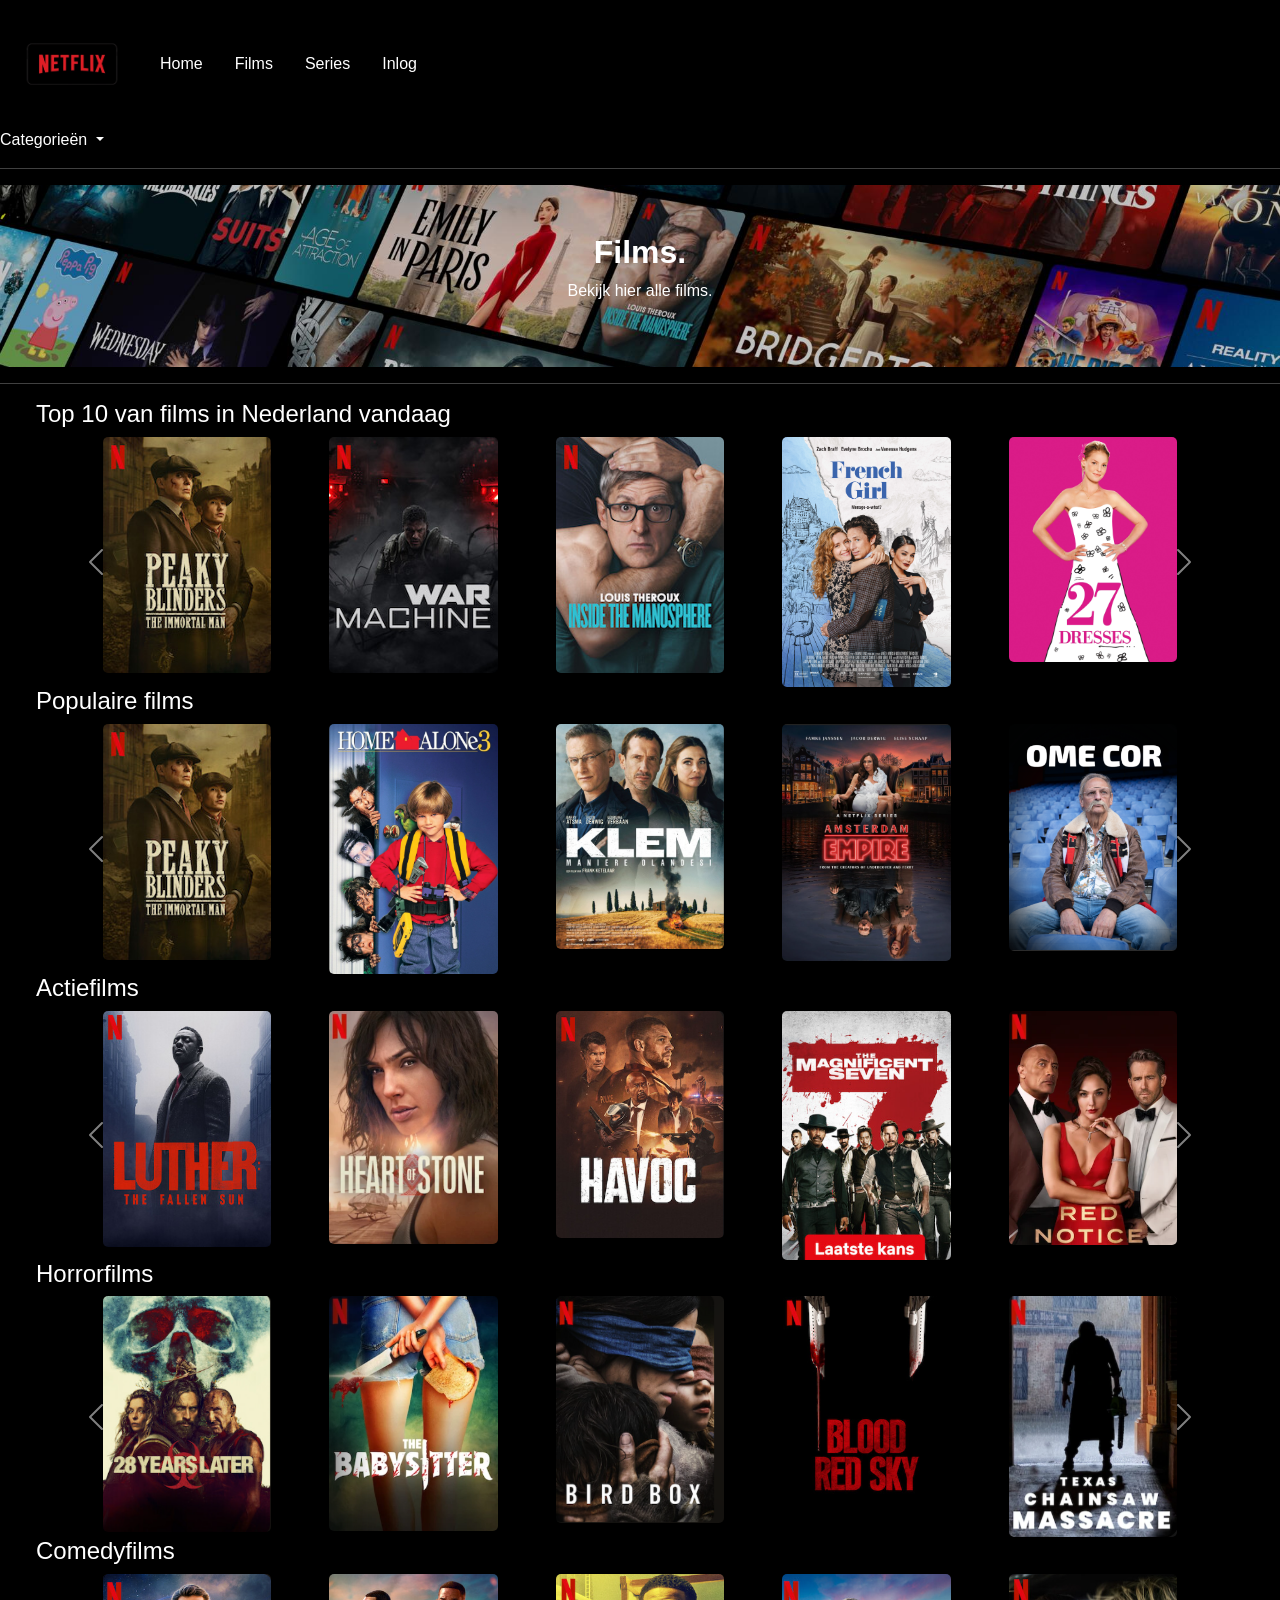
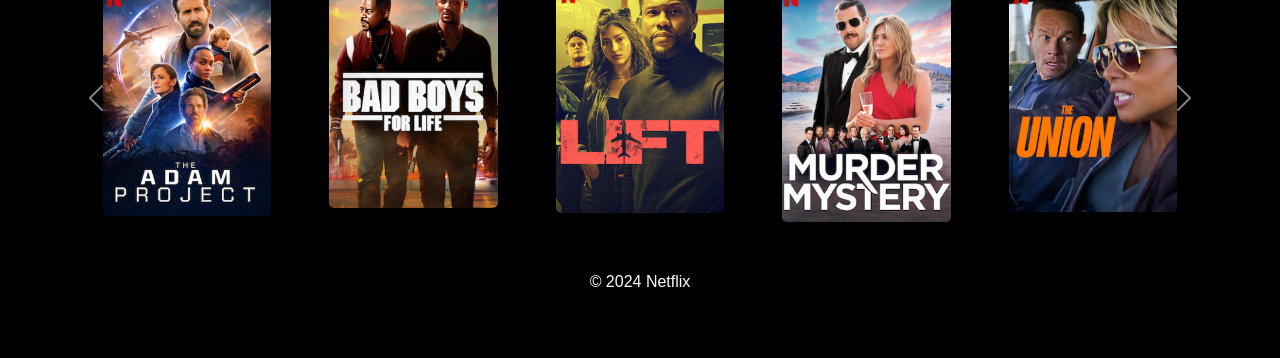
==== bootstrapnetflix/films.html @ 0b07faa2 "commit" ====
<!DOCTYPE html>
<html lang="nl">
 
<head>
    <meta charset="UTF-8">
    <meta name="viewport" content="width=device-width, initial-scale=1.0">
    <link rel="icon" type="image/png" href="img/netflixico.ico">
 
    <!-- Bootstrap -->
    <link href="https://cdn.jsdelivr.net/npm/bootstrap@5.3.2/dist/css/bootstrap.min.css" rel="stylesheet">
    <link rel="stylesheet" href="css/styles.css">
 
    <title>Films - Netflix</title>
</head>
 
<body>
 
     <nav id="myTopnav" class="topnav">
        <button id="hamburger" class="icon" onclick="toggle()">
            &#9776;
        </button>
        <div id="menuItems">


            <ul>
                <li>
                    <a href="index.html">
                        <img src="img/netflixlogotext.png" alt="netflixtext">
                    </a>
                </li>
                <li><a href="index.html">Home</a></li>
                <li><a href="films.html">Films</a></li>
                <li><a href="series.html">Series</a></li>
                <li><a href="inlog.html">Inlog</a></li>
            </ul>
        </div>
<!-- ✅ Dropdown HIER plaatsen -->
        <li class="nav-item dropdown">
            <a class="nav-link dropdown-toggle text-white" href="#" role="button" data-bs-toggle="dropdown">
                Categorieën
            </a>
            <ul class="dropdown-menu">
                <li><a class="dropdown-item" href="films.html#top10">Top 10</a></li>
                <li><a class="dropdown-item" href="films.html#popular">Populaire films</a></li>
                <li><a class="dropdown-item" href="films.html#action">Actiefilms</a></li>
            </ul>
        </li>
    </ul>
</div>
        </div>
    </nav>
    <hr>
    <!-- Hero -->
    <header class="text-center p-5">
        <h2 class="fw-bold">Films.</h2>
        <p>Bekijk hier alle films.</p>
    </header>
    <hr>
   <h4>Top 10 van films in Nederland vandaag</h4>
<div id="top10Carousel" class="carousel slide"
     data-bs-touch="true"
     data-bs-wrap="true"
     data-bs-interval="false">

    <div class="carousel-inner">

        <!-- Slide 1 -->
        <div class="carousel-item active">
            <div class="container">
                <div class="row text-center g-3">
                    <div class="col"><img src="img popular/foto 1 immorttal man.jpg" alt="immorttal man"></div>
                    <div class="col"><img src="img popular/foto 6 war machine.jpg" alt="war machine"></div>
                    <div class="col"><img src="img popular/loius theroux.jpg" alt="Louis Theroux"></div>
                    <div class="col"><img src="img films/top 10 films vandaag/french girl.jpg" alt="french girl"></div>
                    <div class="col"><img src="img films/top 10 films vandaag/27 Dresses.jpg" alt="27 Dresses"></div>
                </div>
            </div>
        </div>

        <!-- Slide 2 -->
        <div class="carousel-item">
            <div class="container">
                <div class="row text-center g-3">
                    <div class="col"><img src="img films/top 10 films vandaag/Double jeopardy.jpg" alt="Double jeopardy"></div>
                    <div class="col"><img src="img films/top 10 films vandaag/this where i leave you.png" alt="thiswhereileaveyou"></div>
                    <div class="col"><img src="img films/top 10 films vandaag/Shark tale.webp" alt="Shark tale"></div>
                    <div class="col"><img src="img films/top 10 films vandaag/space jam.jpg" alt="Space jam"></div>
                    <div class="col"><img src="img films/top 10 films vandaag/despicable me 4.jpg" alt="Despicable me 4"></div>
                </div>
            </div>
        </div>

    </div>

    <!-- Knoppen -->
    <button class="carousel-control-prev" type="button" data-bs-target="#top10Carousel" data-bs-slide="prev">
        <span class="carousel-control-prev-icon"></span>
    </button>
    <button class="carousel-control-next" type="button" data-bs-target="#top10Carousel" data-bs-slide="next">
        <span class="carousel-control-next-icon"></span>
    </button>
</div>
 
<h4>Populaire films</h4>
<div id="popularCarousel" class="carousel slide"
     data-bs-touch="true"
     data-bs-wrap="true"
     data-bs-interval="false">

    <div class="carousel-inner">

        <!-- Slide 1 -->
        <div class="carousel-item active">
            <div class="container">
                <div class="row text-center g-3">
                    <div class="col"><img src="img films/foto 1 immorttal man1.jpg" alt="Peaky Blinders film"></div>
                    <div class="col"><img src="img films/comedyfilms/home alone.png" alt="Home Alone film"></div>
                    <div class="col"><img src="img films/comedyfilms/Klem (1).png" alt="klem film"></div>
                    <div class="col"><img src="img films/comedyfilms/Empire Amsterdam.png" alt="Empire Amsterdam"></div>
                    <div class="col"><img src="img films/ome cor.png" alt="ome cor"></div>
                </div>
            </div>
        </div>

        <!-- Slide 2 -->
        <div class="carousel-item">
            <div class="container">
                <div class="row text-center g-3">
                    <div class="col"><img src="img films/comedyfilms/Casino Royale.png" alt="Casino Royale"></div>
                    <div class="col"><img src="img films/comedyfilms/Ferry.png" alt="Ferry"></div>
                    <div class="col"><img src="img films/comedyfilms/Takers.png" alt="Takers"></div>
                    <div class="col"><img src="img films/comedyfilms/power.png" alt="Power"></div>
                    <div class="col"><img src="img films/comedyfilms/Extraction 3.png" alt="Extraction 3"></div>
                </div>
            </div>
        </div>

    </div>

    <!-- Knoppen -->
    <button class="carousel-control-prev" type="button" data-bs-target="#popularCarousel" data-bs-slide="prev">
        <span class="carousel-control-prev-icon"></span>
    </button>
    <button class="carousel-control-next" type="button" data-bs-target="#popularCarousel" data-bs-slide="next">
        <span class="carousel-control-next-icon"></span>
    </button>
</div>
 
<h4>Actiefilms</h4>
<div id="actionCarousel" class="carousel slide" data-bs-touch="false">
    <div class="carousel-inner">
 
        <!-- Slide 1 -->
        <div class="carousel-item active">
            <div class="container">
                <div class="row text-center g-3">
                    <div class="col"><img src="img films/Luther.png" alt="Luther"></div>
                    <div class="col"><img src="img films/heart of stone.png" alt="heart of stone"></div>
                    <div class="col"><img src="img films/Havoc.png" alt="havoc"></div>
                    <div class="col"><img src="img films/img actiefilms/magnificent seven.png" alt="magnificent seven"></div>
                    <div class="col"><img src="img films/img actiefilms/red notice.png" alt="Red Notice"></div>
                </div>
            </div>
        </div>
 
        <!-- Slide 2 -->
        <div class="carousel-item">
            <div class="container">
                <div class="row text-center g-3">
                    <div class="col"><img src="img films/img actiefilms/Atlas.png" alt="Atlas film"></div>
                    <div class="col"><img src="img films/img actiefilms/back in action.png" alt="Back in Action film"></div>
                    <div class="col"><img src="img films/img actiefilms/damsel.png" alt="Damsel film"></div>
                    <div class="col"><img src="img films/img actiefilms/troll 2.png" alt="Troll 2 film"></div>
                    <div class="col"><img src="img films/img actiefilms/the rip.png" alt="The Rip film"></div>
                </div>
            </div>
        </div>
 
    </div>
 
    <!-- Knoppen -->
    <button class="carousel-control-prev" type="button" data-bs-target="#actionCarousel" data-bs-slide="prev">
        <span class="carousel-control-prev-icon"></span>
    </button>
    <button class="carousel-control-next" type="button" data-bs-target="#actionCarousel" data-bs-slide="next">
        <span class="carousel-control-next-icon"></span>
    </button>
</div>
 
<h4>Horrorfilms</h4>
<div id="horrorCarousel" class="carousel slide" data-bs-touch="false">
    <div class="carousel-inner">
 
        <!-- Slide 1 -->
        <div class="carousel-item active">
            <div class="container">
                <div class="row text-center g-3">
                    <div class="col"><img src="img films/horrorfilms/28 years later.png" alt="28 years later"></div>
                    <div class="col"><img src="img films/horrorfilms/babysitter.png" alt="babysitter"></div>
                    <div class="col"><img src="img films/horrorfilms/Bird box.png" alt="Bird box"></div>
                    <div class="col"><img src="img films/horrorfilms/blood red sky.png" alt="blood red sky"></div>
                    <div class="col"><img src="img films/horrorfilms/chainsaw massacre.png" alt="chainsaw massacre"></div>
                </div>
            </div>
        </div>
 
        <!-- Slide 2 -->
        <div class="carousel-item">
            <div class="container">
                <div class="row text-center g-3">
                    <div class="col"><img src="img films/horrorfilms/dont breathe.png" alt="dont breathe"></div>
                    <div class="col"><img src="img films/horrorfilms/fenomenas.png" alt="fenomenas"></div>
                    <div class="col"><img src="img films/horrorfilms/konderensen.png" alt="konderensen"></div>
                    <div class="col"><img src="img films/horrorfilms/scary movie.png" alt="scary movie"></div>
                    <div class="col"><img src="img films/horrorfilms/until night.png" alt="until night"></div>
                </div>
            </div>
        </div>
 
    </div>
 
    <!-- Knoppen -->
    <button class="carousel-control-prev" type="button" data-bs-target="#horrorCarousel" data-bs-slide="prev">
        <span class="carousel-control-prev-icon"></span>
    </button>
    <button class="carousel-control-next" type="button" data-bs-target="#horrorCarousel" data-bs-slide="next">
        <span class="carousel-control-next-icon"></span>
    </button>
</div>
 
<h4>Comedyfilms</h4>
 
<div id="comedyCarousel" class="carousel slide" data-bs-touch="false">
    <div class="carousel-inner">
 
        <!-- Slide 1 -->
        <div class="carousel-item active">
            <div class="container">
                <div class="row text-center g-3">
                    <div class="col"><img src="img films/comedyfilms/adam project.png" alt="adam project"></div>
                    <div class="col"><img src="img films/comedyfilms/bad boys.png" alt="bad boys"></div>
                    <div class="col"><img src="img films/comedyfilms/lift.png" alt="lift"></div>
                    <div class="col"><img src="img films/comedyfilms/murder mystery.png" alt="murder mystery"></div>
                    <div class="col"><img src="img films/comedyfilms/the union.png" alt="the union"></div>
                </div>
            </div>
        </div>
 
        <!-- Slide 2 -->
        <div class="carousel-item">
            <div class="container">
                <div class="row text-center g-3">
                    <div class="col"><img src="img films/comedyfilms/Hangover part 3.png" alt="Hangover part 3"></div>
                    <div class="col"><img src="img films/comedyfilms/Superbad.png" alt="Superbad"></div>
                    <div class="col"><img src="img films/comedyfilms/Meangirls.png" alt="Mean Grils"></div>
                    <div class="col"><img src="img films/comedyfilms/Stepbrothers.png" alt="Step Brothers"></div>
                    <div class="col"><img src="img films/comedyfilms/Deadpool3.png" alt="Deadpool3"></div>
                </div>
            </div>
        </div>
 
    </div>
 
    <!-- Knoppen -->
    <button class="carousel-control-prev" type="button" data-bs-target="#comedyCarousel" data-bs-slide="prev">
        <span class="carousel-control-prev-icon"></span>
    </button>
    <button class="carousel-control-next" type="button" data-bs-target="#comedyCarousel" data-bs-slide="next">
        <span class="carousel-control-next-icon"></span>
    </button>
</div>
 

<footer class="text-center p-5">
    <p>&copy; 2024 Netflix</p>
</footer>
    <script>
        function toggle() {
            const nav = document.getElementById("myTopnav");
            const hamburger = document.getElementById("hamburger");
            nav.classList.toggle("show");
            hamburger.classList.toggle("open");
        }
    </script>
 
 
    <script src="https://cdn.jsdelivr.net/npm/bootstrap@5.3.2/dist/js/bootstrap.bundle.min.js"></script>
 
</body>
 
</html>
---- bootstrapnetflix/css/styles.css ----
html, body {
    background-color: black !important;
    color: white;
    margin: 0;
    padding: 0;
    font-family: Arial, Helvetica, sans-serif;
}

/* Navigatiebalk */

.topnav {
    position: sticky;
    top: 0;
    background-color: black;
    width: 100%;
    z-index: 1000;
}

/* Hamburger knop */
#hamburger {
    display: none;
    font-size: 1.5rem;
    background: none;
    border: none;
    padding: 0.5rem;
    color: white;
    cursor: pointer;
}

#hamburger.open {
    background-color: black;
    color: white;
}

/* Menu lijst */
nav ul {
    list-style: none;
    margin: 0;
    padding: 0;
    display: flex;
    align-items: center;
}

/* Menu items */
nav li {
    display: flex;
    align-items: center;
}

/* Links */
nav a {
    display: flex;
    align-items: center;
    gap: 1rem;
    color: white;
    text-decoration: none;
    padding: 0.5rem 1rem;
    font-size: 1rem;
    transition: transform 0.2s ease;
}

nav a:hover {
    transform: scale(1.1);
}

/* Logo */
nav img {
    width: 7rem;
    height: auto;
}


/* Dropdown */
.nav-item.dropdown {
    position: relative;
}

.dropdown-menu {
    background-color: black;
    border: 1px solid #333;
    position: absolute;
    top: 100%;
    left: 0;
    display: none;
    min-width: 200px;
}

/* Bootstrap hover fix */
.nav-item.dropdown:hover .dropdown-menu {
    display: block;
}

.dropdown-item {
    color: white;
}

.dropdown-item:hover {
    background-color: #e50914;
    color: white;
}

/*achtergrond header*/
header {
    background-color: black;
    color: white;
    background-image: url(../img/achtergrondpagina.jpg);
    background-size: cover;
    background-position: center;
}

/* afbeedlingen en titels */

.container, .row, .carousel-item, .col {
    background-color: black;
    color: white;
}

/* Afbeeldingen */
.col img {
    max-width: 80%;
    height: auto;
    object-fit: cover;
    transition: transform 0.3s ease;
}

.col img:hover {
    transform: scale(1.15);
}

/* Titels */
h4 {
    color: white;
    margin-left: 1.5em;
}

/* Carousel styling */

.carousel img {
    width: 100%;
    height: 230px;
    object-fit: cover;
    border-radius: 5px;
}

/*footer styling*/

footer {
    text-align: center;
    padding: 1rem;
}

footer img {
    width: 30px;
    height: auto;
    margin: 0 10px;
    filter: grayscale(100%);
    transition: filter 0.3s ease;
}

/*responsiveness*/

@media (max-width: 37.5rem) {

    #hamburger {
        display: block;
    }

    #menuItems {
        display: none;
        width: 100%;
    }

    .topnav.show #menuItems {
        display: block;
    }

    nav ul {
        flex-direction: column;
        align-items: flex-start;
        width: 100%;
        text-align: left;
    }

    nav li {
        width: 100%;
    }

    nav a {
        width: 100%;
        padding: 1rem;
    }

    /* Dropdown mobiel */
    .dropdown-menu {
        border: none;
        width: 100%;
    }

    .dropdown-item {
        padding-left: 2rem;
    }

    /* TELEFOON, 1 afbeelding per slide */
    .carousel-item .row {
        display: flex;
        flex-wrap: nowrap;
    }

    .carousel-item .col {
        flex: 0 0 100%;
        max-width: 100%;
    }

    .carousel-item img {
        width: 100%;
        height: auto;
        object-fit: cover;
    }
}


/* Ipad, 3 afbeeldingen per slide */


@media (min-width: 37.5rem) and (max-width: 64rem) {

    .carousel-item .row {
        display: flex;
        flex-wrap: nowrap;
    }

    .carousel-item .col {
        flex: 0 0 33.33%;
        max-width: 33.33%;
    }

    .carousel-item img {
        width: 100%;
        height: auto;
        object-fit: cover;
    }
}

/* DESKTOP, 5 afbeeldingen per slide */


@media (min-width: 64rem) {

    .carousel-item .row {
        display: flex;
        flex-wrap: nowrap;
    }

    .carousel-item .col {
        flex: 0 0 20%;
        max-width: 20%;
    }

    .carousel-item img {
        width: 100%;
        height: auto;
        object-fit: cover;
    }
}
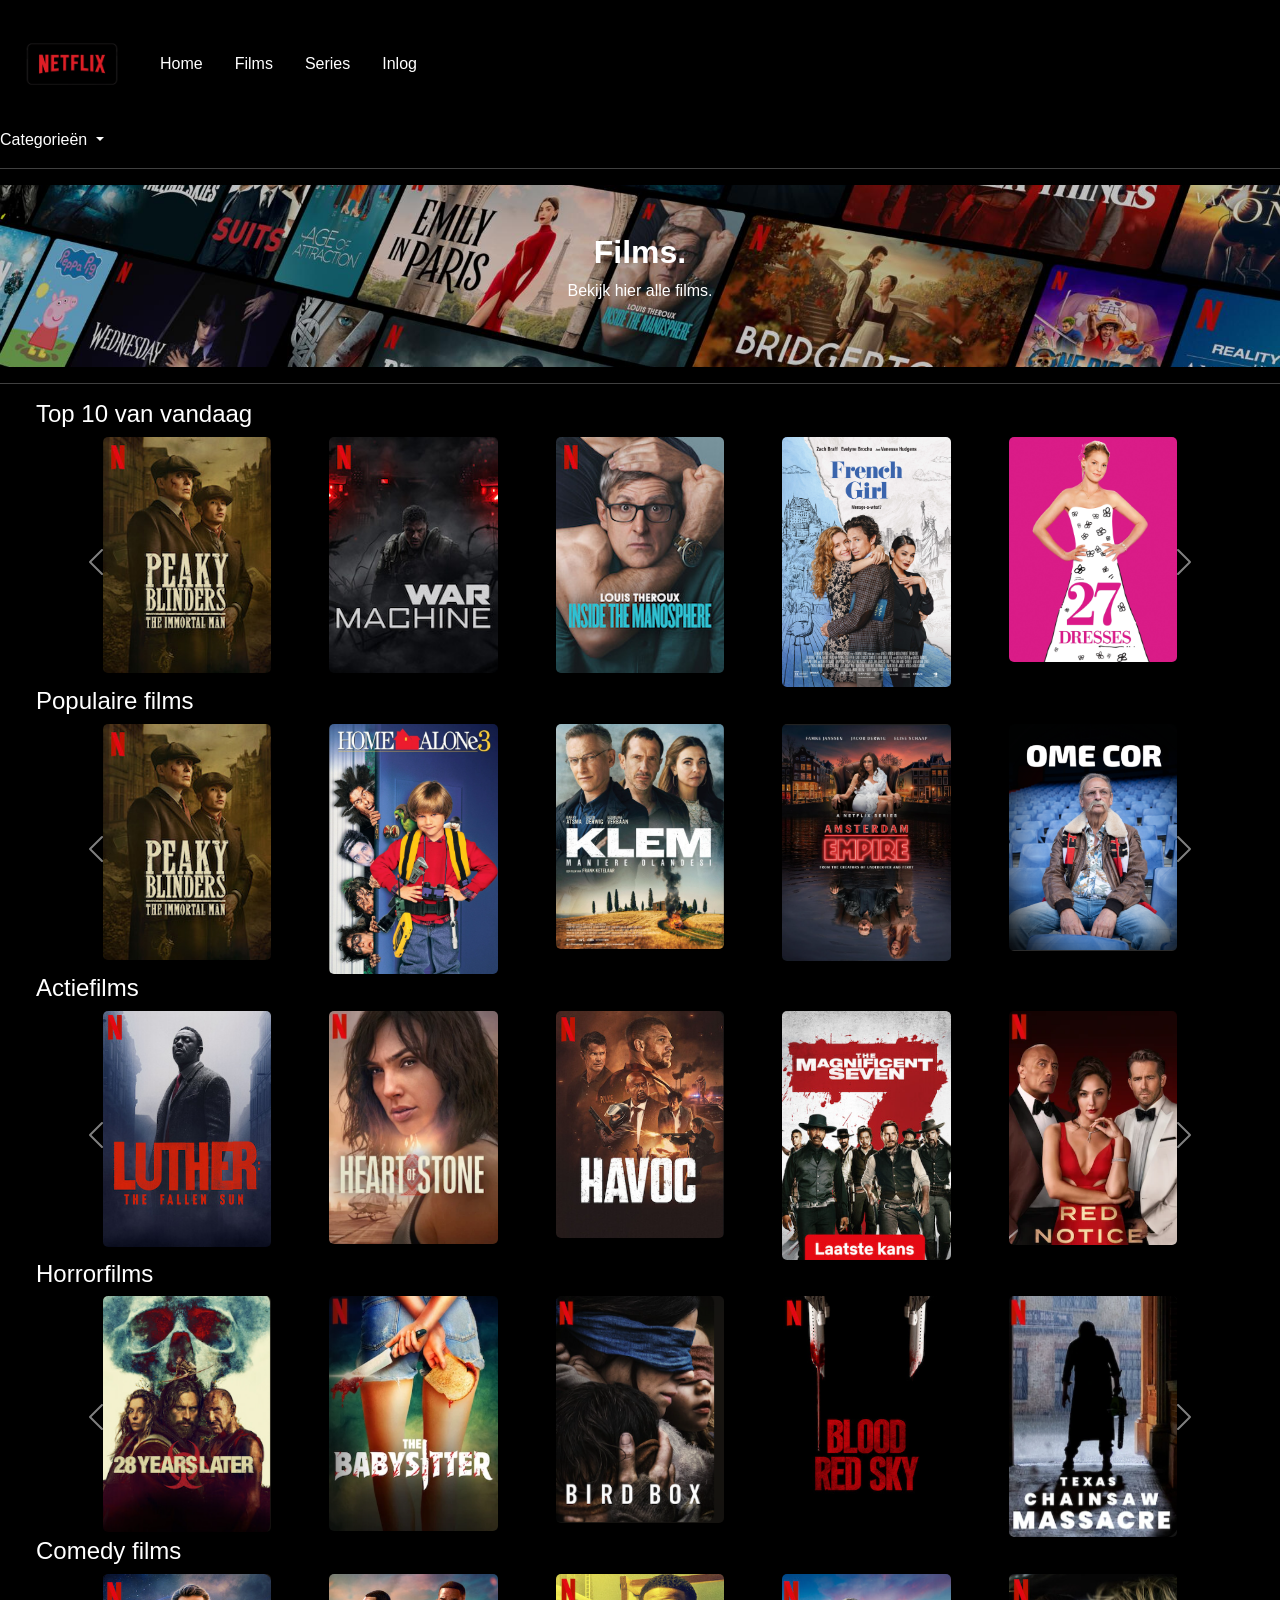
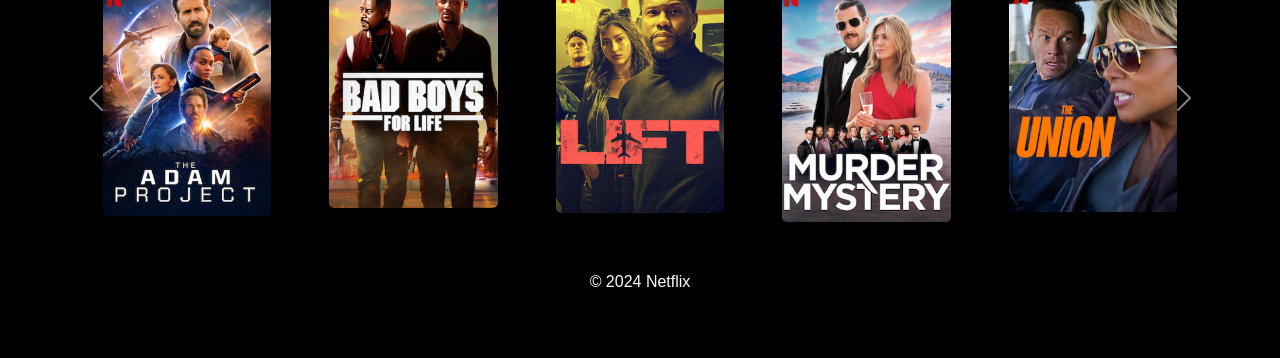
==== commit 58a9d3b7: "marccommit" ====
--- a/bootstrapnetflix/films.html
+++ b/bootstrapnetflix/films.html
@@ -1,21 +1,21 @@
 <!DOCTYPE html>
 <html lang="nl">
- 
+
 <head>
     <meta charset="UTF-8">
     <meta name="viewport" content="width=device-width, initial-scale=1.0">
     <link rel="icon" type="image/png" href="img/netflixico.ico">
- 
+
     <!-- Bootstrap -->
     <link href="https://cdn.jsdelivr.net/npm/bootstrap@5.3.2/dist/css/bootstrap.min.css" rel="stylesheet">
     <link rel="stylesheet" href="css/styles.css">
- 
+
     <title>Films - Netflix</title>
 </head>
- 
+
 <body>
- 
-     <nav id="myTopnav" class="topnav">
+
+    <nav id="myTopnav" class="topnav">
         <button id="hamburger" class="icon" onclick="toggle()">
             &#9776;
         </button>
@@ -34,19 +34,20 @@
                 <li><a href="inlog.html">Inlog</a></li>
             </ul>
         </div>
-<!-- ✅ Dropdown HIER plaatsen -->
+        <!--  Dropdownmenu  -->
         <li class="nav-item dropdown">
             <a class="nav-link dropdown-toggle text-white" href="#" role="button" data-bs-toggle="dropdown">
                 Categorieën
             </a>
-            <ul class="dropdown-menu">
-                <li><a class="dropdown-item" href="films.html#top10">Top 10</a></li>
-                <li><a class="dropdown-item" href="films.html#popular">Populaire films</a></li>
-                <li><a class="dropdown-item" href="films.html#action">Actiefilms</a></li>
+
+            <ul class="dropdown-menu p-3" style="min-width: 220px;">
+                <li><label><input type="checkbox" class="filter" value="top10" checked> Top 10 van vandaag</label></li>
+                <li><label><input type="checkbox" class="filter" value="populair" checked> Populaire films</label></li>
+                <li><label><input type="checkbox" class="filter" value="actie" checked> Actiefilms</label></li>
+                <li><label><input type="checkbox" class="filter" value="horror" checked> Horrorfilms</label></li>
+                <li><label><input type="checkbox" class="filter" value="comedy" checked> Comedy films</label></li>
             </ul>
         </li>
-    </ul>
-</div>
         </div>
     </nav>
     <hr>
@@ -56,224 +57,230 @@
         <p>Bekijk hier alle films.</p>
     </header>
     <hr>
-   <h4>Top 10 van films in Nederland vandaag</h4>
-<div id="top10Carousel" class="carousel slide"
-     data-bs-touch="true"
-     data-bs-wrap="true"
-     data-bs-interval="false">
-
-    <div class="carousel-inner">
-
-        <!-- Slide 1 -->
-        <div class="carousel-item active">
-            <div class="container">
-                <div class="row text-center g-3">
-                    <div class="col"><img src="img popular/foto 1 immorttal man.jpg" alt="immorttal man"></div>
-                    <div class="col"><img src="img popular/foto 6 war machine.jpg" alt="war machine"></div>
-                    <div class="col"><img src="img popular/loius theroux.jpg" alt="Louis Theroux"></div>
-                    <div class="col"><img src="img films/top 10 films vandaag/french girl.jpg" alt="french girl"></div>
-                    <div class="col"><img src="img films/top 10 films vandaag/27 Dresses.jpg" alt="27 Dresses"></div>
-                </div>
-            </div>
-        </div>
-
-        <!-- Slide 2 -->
-        <div class="carousel-item">
-            <div class="container">
-                <div class="row text-center g-3">
-                    <div class="col"><img src="img films/top 10 films vandaag/Double jeopardy.jpg" alt="Double jeopardy"></div>
-                    <div class="col"><img src="img films/top 10 films vandaag/this where i leave you.png" alt="thiswhereileaveyou"></div>
-                    <div class="col"><img src="img films/top 10 films vandaag/Shark tale.webp" alt="Shark tale"></div>
-                    <div class="col"><img src="img films/top 10 films vandaag/space jam.jpg" alt="Space jam"></div>
-                    <div class="col"><img src="img films/top 10 films vandaag/despicable me 4.jpg" alt="Despicable me 4"></div>
-                </div>
-            </div>
-        </div>
-
-    </div>
-
-    <!-- Knoppen -->
-    <button class="carousel-control-prev" type="button" data-bs-target="#top10Carousel" data-bs-slide="prev">
-        <span class="carousel-control-prev-icon"></span>
-    </button>
-    <button class="carousel-control-next" type="button" data-bs-target="#top10Carousel" data-bs-slide="next">
-        <span class="carousel-control-next-icon"></span>
-    </button>
-</div>
- 
-<h4>Populaire films</h4>
-<div id="popularCarousel" class="carousel slide"
-     data-bs-touch="true"
-     data-bs-wrap="true"
-     data-bs-interval="false">
-
-    <div class="carousel-inner">
-
-        <!-- Slide 1 -->
-        <div class="carousel-item active">
-            <div class="container">
-                <div class="row text-center g-3">
-                    <div class="col"><img src="img films/foto 1 immorttal man1.jpg" alt="Peaky Blinders film"></div>
-                    <div class="col"><img src="img films/comedyfilms/home alone.png" alt="Home Alone film"></div>
-                    <div class="col"><img src="img films/comedyfilms/Klem (1).png" alt="klem film"></div>
-                    <div class="col"><img src="img films/comedyfilms/Empire Amsterdam.png" alt="Empire Amsterdam"></div>
-                    <div class="col"><img src="img films/ome cor.png" alt="ome cor"></div>
-                </div>
-            </div>
-        </div>
-
-        <!-- Slide 2 -->
-        <div class="carousel-item">
-            <div class="container">
-                <div class="row text-center g-3">
-                    <div class="col"><img src="img films/comedyfilms/Casino Royale.png" alt="Casino Royale"></div>
-                    <div class="col"><img src="img films/comedyfilms/Ferry.png" alt="Ferry"></div>
-                    <div class="col"><img src="img films/comedyfilms/Takers.png" alt="Takers"></div>
-                    <div class="col"><img src="img films/comedyfilms/power.png" alt="Power"></div>
-                    <div class="col"><img src="img films/comedyfilms/Extraction 3.png" alt="Extraction 3"></div>
-                </div>
-            </div>
-        </div>
-
-    </div>
-
-    <!-- Knoppen -->
-    <button class="carousel-control-prev" type="button" data-bs-target="#popularCarousel" data-bs-slide="prev">
-        <span class="carousel-control-prev-icon"></span>
-    </button>
-    <button class="carousel-control-next" type="button" data-bs-target="#popularCarousel" data-bs-slide="next">
-        <span class="carousel-control-next-icon"></span>
-    </button>
-</div>
- 
-<h4>Actiefilms</h4>
-<div id="actionCarousel" class="carousel slide" data-bs-touch="false">
-    <div class="carousel-inner">
- 
-        <!-- Slide 1 -->
-        <div class="carousel-item active">
-            <div class="container">
-                <div class="row text-center g-3">
-                    <div class="col"><img src="img films/Luther.png" alt="Luther"></div>
-                    <div class="col"><img src="img films/heart of stone.png" alt="heart of stone"></div>
-                    <div class="col"><img src="img films/Havoc.png" alt="havoc"></div>
-                    <div class="col"><img src="img films/img actiefilms/magnificent seven.png" alt="magnificent seven"></div>
-                    <div class="col"><img src="img films/img actiefilms/red notice.png" alt="Red Notice"></div>
-                </div>
-            </div>
-        </div>
- 
-        <!-- Slide 2 -->
-        <div class="carousel-item">
-            <div class="container">
-                <div class="row text-center g-3">
-                    <div class="col"><img src="img films/img actiefilms/Atlas.png" alt="Atlas film"></div>
-                    <div class="col"><img src="img films/img actiefilms/back in action.png" alt="Back in Action film"></div>
-                    <div class="col"><img src="img films/img actiefilms/damsel.png" alt="Damsel film"></div>
-                    <div class="col"><img src="img films/img actiefilms/troll 2.png" alt="Troll 2 film"></div>
-                    <div class="col"><img src="img films/img actiefilms/the rip.png" alt="The Rip film"></div>
-                </div>
-            </div>
-        </div>
- 
-    </div>
- 
-    <!-- Knoppen -->
-    <button class="carousel-control-prev" type="button" data-bs-target="#actionCarousel" data-bs-slide="prev">
-        <span class="carousel-control-prev-icon"></span>
-    </button>
-    <button class="carousel-control-next" type="button" data-bs-target="#actionCarousel" data-bs-slide="next">
-        <span class="carousel-control-next-icon"></span>
-    </button>
-</div>
- 
-<h4>Horrorfilms</h4>
-<div id="horrorCarousel" class="carousel slide" data-bs-touch="false">
-    <div class="carousel-inner">
- 
-        <!-- Slide 1 -->
-        <div class="carousel-item active">
-            <div class="container">
-                <div class="row text-center g-3">
-                    <div class="col"><img src="img films/horrorfilms/28 years later.png" alt="28 years later"></div>
-                    <div class="col"><img src="img films/horrorfilms/babysitter.png" alt="babysitter"></div>
-                    <div class="col"><img src="img films/horrorfilms/Bird box.png" alt="Bird box"></div>
-                    <div class="col"><img src="img films/horrorfilms/blood red sky.png" alt="blood red sky"></div>
-                    <div class="col"><img src="img films/horrorfilms/chainsaw massacre.png" alt="chainsaw massacre"></div>
-                </div>
-            </div>
-        </div>
- 
-        <!-- Slide 2 -->
-        <div class="carousel-item">
-            <div class="container">
-                <div class="row text-center g-3">
-                    <div class="col"><img src="img films/horrorfilms/dont breathe.png" alt="dont breathe"></div>
-                    <div class="col"><img src="img films/horrorfilms/fenomenas.png" alt="fenomenas"></div>
-                    <div class="col"><img src="img films/horrorfilms/konderensen.png" alt="konderensen"></div>
-                    <div class="col"><img src="img films/horrorfilms/scary movie.png" alt="scary movie"></div>
-                    <div class="col"><img src="img films/horrorfilms/until night.png" alt="until night"></div>
-                </div>
-            </div>
-        </div>
- 
-    </div>
- 
-    <!-- Knoppen -->
-    <button class="carousel-control-prev" type="button" data-bs-target="#horrorCarousel" data-bs-slide="prev">
-        <span class="carousel-control-prev-icon"></span>
-    </button>
-    <button class="carousel-control-next" type="button" data-bs-target="#horrorCarousel" data-bs-slide="next">
-        <span class="carousel-control-next-icon"></span>
-    </button>
-</div>
- 
-<h4>Comedyfilms</h4>
- 
-<div id="comedyCarousel" class="carousel slide" data-bs-touch="false">
-    <div class="carousel-inner">
- 
-        <!-- Slide 1 -->
-        <div class="carousel-item active">
-            <div class="container">
-                <div class="row text-center g-3">
-                    <div class="col"><img src="img films/comedyfilms/adam project.png" alt="adam project"></div>
-                    <div class="col"><img src="img films/comedyfilms/bad boys.png" alt="bad boys"></div>
-                    <div class="col"><img src="img films/comedyfilms/lift.png" alt="lift"></div>
-                    <div class="col"><img src="img films/comedyfilms/murder mystery.png" alt="murder mystery"></div>
-                    <div class="col"><img src="img films/comedyfilms/the union.png" alt="the union"></div>
-                </div>
-            </div>
-        </div>
- 
-        <!-- Slide 2 -->
-        <div class="carousel-item">
-            <div class="container">
-                <div class="row text-center g-3">
-                    <div class="col"><img src="img films/comedyfilms/Hangover part 3.png" alt="Hangover part 3"></div>
-                    <div class="col"><img src="img films/comedyfilms/Superbad.png" alt="Superbad"></div>
-                    <div class="col"><img src="img films/comedyfilms/Meangirls.png" alt="Mean Grils"></div>
-                    <div class="col"><img src="img films/comedyfilms/Stepbrothers.png" alt="Step Brothers"></div>
-                    <div class="col"><img src="img films/comedyfilms/Deadpool3.png" alt="Deadpool3"></div>
-                </div>
-            </div>
-        </div>
- 
-    </div>
- 
-    <!-- Knoppen -->
-    <button class="carousel-control-prev" type="button" data-bs-target="#comedyCarousel" data-bs-slide="prev">
-        <span class="carousel-control-prev-icon"></span>
-    </button>
-    <button class="carousel-control-next" type="button" data-bs-target="#comedyCarousel" data-bs-slide="next">
-        <span class="carousel-control-next-icon"></span>
-    </button>
-</div>
- 
-
-<footer class="text-center p-5">
-    <p>&copy; 2024 Netflix</p>
-</footer>
+    <h4 class="top10">Top 10 van vandaag</h4>
+    <div id="carouselTop10" class="carousel slide top10">
+
+        <div class="carousel-inner">
+
+            <!-- Slide 1 -->
+            <div class="carousel-item active">
+                <div class="container">
+                    <div class="row text-center g-3">
+                        <div class="col"><img src="img popular/foto 1 immorttal man.jpg" alt="immorttal man"></div>
+                        <div class="col"><img src="img popular/foto 6 war machine.jpg" alt="war machine"></div>
+                        <div class="col"><img src="img popular/loius theroux.jpg" alt="Louis Theroux"></div>
+                        <div class="col"><img src="img films/top 10 films vandaag/french girl.jpg" alt="french girl">
+                        </div>
+                        <div class="col"><img src="img films/top 10 films vandaag/27 Dresses.jpg" alt="27 Dresses">
+                        </div>
+                    </div>
+                </div>
+            </div>
+
+            <!-- Slide 2 -->
+            <div class="carousel-item">
+                <div class="container">
+                    <div class="row text-center g-3">
+                        <div class="col"><img src="img films/top 10 films vandaag/Double jeopardy.jpg"
+                                alt="Double jeopardy"></div>
+                        <div class="col"><img src="img films/top 10 films vandaag/this where i leave you.png"
+                                alt="thiswhereileaveyou"></div>
+                        <div class="col"><img src="img films/top 10 films vandaag/Shark tale.webp" alt="Shark tale">
+                        </div>
+                        <div class="col"><img src="img films/top 10 films vandaag/space jam.jpg" alt="Space jam"></div>
+                        <div class="col"><img src="img films/top 10 films vandaag/despicable me 4.jpg"
+                                alt="Despicable me 4"></div>
+                    </div>
+                </div>
+            </div>
+
+        </div>
+
+        <!-- Knoppen -->
+        <button class="carousel-control-prev" type="button" data-bs-target="#top10Carousel" data-bs-slide="prev">
+            <span class="carousel-control-prev-icon"></span>
+        </button>
+        <button class="carousel-control-next" type="button" data-bs-target="#top10Carousel" data-bs-slide="next">
+            <span class="carousel-control-next-icon"></span>
+        </button>
+    </div>
+
+    <h4 class="populair">Populaire films</h4>
+    <div id="carouselPopulair" class="carousel slide populair">
+
+        <div class="carousel-inner">
+
+            <!-- Slide 1 -->
+            <div class="carousel-item active">
+                <div class="container">
+                    <div class="row text-center g-3">
+                        <div class="col"><img src="img films/foto 1 immorttal man1.jpg" alt="Peaky Blinders film"></div>
+                        <div class="col"><img src="img films/comedyfilms/home alone.png" alt="Home Alone film"></div>
+                        <div class="col"><img src="img films/comedyfilms/Klem (1).png" alt="klem film"></div>
+                        <div class="col"><img src="img films/comedyfilms/Empire Amsterdam.png" alt="Empire Amsterdam">
+                        </div>
+                        <div class="col"><img src="img films/ome cor.png" alt="ome cor"></div>
+                    </div>
+                </div>
+            </div>
+
+            <!-- Slide 2 -->
+            <div class="carousel-item">
+                <div class="container">
+                    <div class="row text-center g-3">
+                        <div class="col"><img src="img films/comedyfilms/Casino Royale.png" alt="Casino Royale"></div>
+                        <div class="col"><img src="img films/comedyfilms/Ferry.png" alt="Ferry"></div>
+                        <div class="col"><img src="img films/comedyfilms/Takers.png" alt="Takers"></div>
+                        <div class="col"><img src="img films/comedyfilms/power.png" alt="Power"></div>
+                        <div class="col"><img src="img films/comedyfilms/Extraction 3.png" alt="Extraction 3"></div>
+                    </div>
+                </div>
+            </div>
+
+        </div>
+
+        <!-- Knoppen -->
+        <button class="carousel-control-prev" type="button" data-bs-target="#popularCarousel" data-bs-slide="prev">
+            <span class="carousel-control-prev-icon"></span>
+        </button>
+        <button class="carousel-control-next" type="button" data-bs-target="#popularCarousel" data-bs-slide="next">
+            <span class="carousel-control-next-icon"></span>
+        </button>
+    </div>
+
+    <h4 class="actie">Actiefilms</h4>
+    <div id="carouselActie" class="carousel slide actie">
+        <div class="carousel-inner">
+
+            <!-- Slide 1 -->
+            <div class="carousel-item active">
+                <div class="container">
+                    <div class="row text-center g-3">
+                        <div class="col"><img src="img films/Luther.png" alt="Luther"></div>
+                        <div class="col"><img src="img films/heart of stone.png" alt="heart of stone"></div>
+                        <div class="col"><img src="img films/Havoc.png" alt="havoc"></div>
+                        <div class="col"><img src="img films/img actiefilms/magnificent seven.png"
+                                alt="magnificent seven"></div>
+                        <div class="col"><img src="img films/img actiefilms/red notice.png" alt="Red Notice"></div>
+                    </div>
+                </div>
+            </div>
+
+            <!-- Slide 2 -->
+            <div class="carousel-item">
+                <div class="container">
+                    <div class="row text-center g-3">
+                        <div class="col"><img src="img films/img actiefilms/Atlas.png" alt="Atlas film"></div>
+                        <div class="col"><img src="img films/img actiefilms/back in action.png"
+                                alt="Back in Action film"></div>
+                        <div class="col"><img src="img films/img actiefilms/damsel.png" alt="Damsel film"></div>
+                        <div class="col"><img src="img films/img actiefilms/troll 2.png" alt="Troll 2 film"></div>
+                        <div class="col"><img src="img films/img actiefilms/the rip.png" alt="The Rip film"></div>
+                    </div>
+                </div>
+            </div>
+
+        </div>
+
+        <!-- Knoppen -->
+        <button class="carousel-control-prev" type="button" data-bs-target="#actionCarousel" data-bs-slide="prev">
+            <span class="carousel-control-prev-icon"></span>
+        </button>
+        <button class="carousel-control-next" type="button" data-bs-target="#actionCarousel" data-bs-slide="next">
+            <span class="carousel-control-next-icon"></span>
+        </button>
+    </div>
+
+    <h4 class="horror">Horrorfilms</h4>
+    <div id="carouselHorror" class="carousel slide horror">
+
+        <div class="carousel-inner">
+
+            <!-- Slide 1 -->
+            <div class="carousel-item active">
+                <div class="container">
+                    <div class="row text-center g-3">
+                        <div class="col"><img src="img films/horrorfilms/28 years later.png" alt="28 years later"></div>
+                        <div class="col"><img src="img films/horrorfilms/babysitter.png" alt="babysitter"></div>
+                        <div class="col"><img src="img films/horrorfilms/Bird box.png" alt="Bird box"></div>
+                        <div class="col"><img src="img films/horrorfilms/blood red sky.png" alt="blood red sky"></div>
+                        <div class="col"><img src="img films/horrorfilms/chainsaw massacre.png" alt="chainsaw massacre">
+                        </div>
+                    </div>
+                </div>
+            </div>
+
+            <!-- Slide 2 -->
+            <div class="carousel-item">
+                <div class="container">
+                    <div class="row text-center g-3">
+                        <div class="col"><img src="img films/horrorfilms/dont breathe.png" alt="dont breathe"></div>
+                        <div class="col"><img src="img films/horrorfilms/fenomenas.png" alt="fenomenas"></div>
+                        <div class="col"><img src="img films/horrorfilms/konderensen.png" alt="konderensen"></div>
+                        <div class="col"><img src="img films/horrorfilms/scary movie.png" alt="scary movie"></div>
+                        <div class="col"><img src="img films/horrorfilms/until night.png" alt="until night"></div>
+                    </div>
+                </div>
+            </div>
+
+        </div>
+
+        <!-- Knoppen -->
+        <button class="carousel-control-prev" type="button" data-bs-target="#horrorCarousel" data-bs-slide="prev">
+            <span class="carousel-control-prev-icon"></span>
+        </button>
+        <button class="carousel-control-next" type="button" data-bs-target="#horrorCarousel" data-bs-slide="next">
+            <span class="carousel-control-next-icon"></span>
+        </button>
+    </div>
+
+    <h4 class="comedy">Comedy films</h4>
+    <div id="carouselComedy" class="carousel slide comedy">
+
+        <div class="carousel-inner">
+
+            <!-- Slide 1 -->
+            <div class="carousel-item active">
+                <div class="container">
+                    <div class="row text-center g-3">
+                        <div class="col"><img src="img films/comedyfilms/adam project.png" alt="adam project"></div>
+                        <div class="col"><img src="img films/comedyfilms/bad boys.png" alt="bad boys"></div>
+                        <div class="col"><img src="img films/comedyfilms/lift.png" alt="lift"></div>
+                        <div class="col"><img src="img films/comedyfilms/murder mystery.png" alt="murder mystery"></div>
+                        <div class="col"><img src="img films/comedyfilms/the union.png" alt="the union"></div>
+                    </div>
+                </div>
+            </div>
+
+            <!-- Slide 2 -->
+            <div class="carousel-item">
+                <div class="container">
+                    <div class="row text-center g-3">
+                        <div class="col"><img src="img films/comedyfilms/Hangover part 3.png" alt="Hangover part 3">
+                        </div>
+                        <div class="col"><img src="img films/comedyfilms/Superbad.png" alt="Superbad"></div>
+                        <div class="col"><img src="img films/comedyfilms/Meangirls.png" alt="Mean Grils"></div>
+                        <div class="col"><img src="img films/comedyfilms/Stepbrothers.png" alt="Step Brothers"></div>
+                        <div class="col"><img src="img films/comedyfilms/Deadpool3.png" alt="Deadpool3"></div>
+                    </div>
+                </div>
+            </div>
+
+        </div>
+
+        <!-- Knoppen -->
+        <button class="carousel-control-prev" type="button" data-bs-target="#comedyCarousel" data-bs-slide="prev">
+            <span class="carousel-control-prev-icon"></span>
+        </button>
+        <button class="carousel-control-next" type="button" data-bs-target="#comedyCarousel" data-bs-slide="next">
+            <span class="carousel-control-next-icon"></span>
+        </button>
+    </div>
+
+
+    <footer class="text-center p-5">
+        <p>&copy; 2024 Netflix</p>
+    </footer>
     <script>
         function toggle() {
             const nav = document.getElementById("myTopnav");
@@ -282,10 +289,24 @@
             hamburger.classList.toggle("open");
         }
     </script>
- 
- 
+
+    <script>
+        const checkboxes = document.querySelectorAll('.filter');
+
+        checkboxes.forEach(cb => {
+            cb.addEventListener('change', () => {
+                const category = cb.value;
+                const elements = document.querySelectorAll('.' + category);
+
+                elements.forEach(el => {
+                    el.style.display = cb.checked ? '' : 'none';
+                });
+            });
+        });
+    </script>
+
     <script src="https://cdn.jsdelivr.net/npm/bootstrap@5.3.2/dist/js/bootstrap.bundle.min.js"></script>
- 
+
 </body>
- 
+
 </html>
--- a/bootstrapnetflix/css/styles.css
+++ b/bootstrapnetflix/css/styles.css
@@ -90,13 +90,9 @@
     display: block;
 }
 
-.dropdown-item {
-    color: white;
-}
-
-.dropdown-item:hover {
-    background-color: #e50914;
-    color: white;
+label {
+    color: white;
+    margin-right: 0.5rem;
 }
 
 /*achtergrond header*/
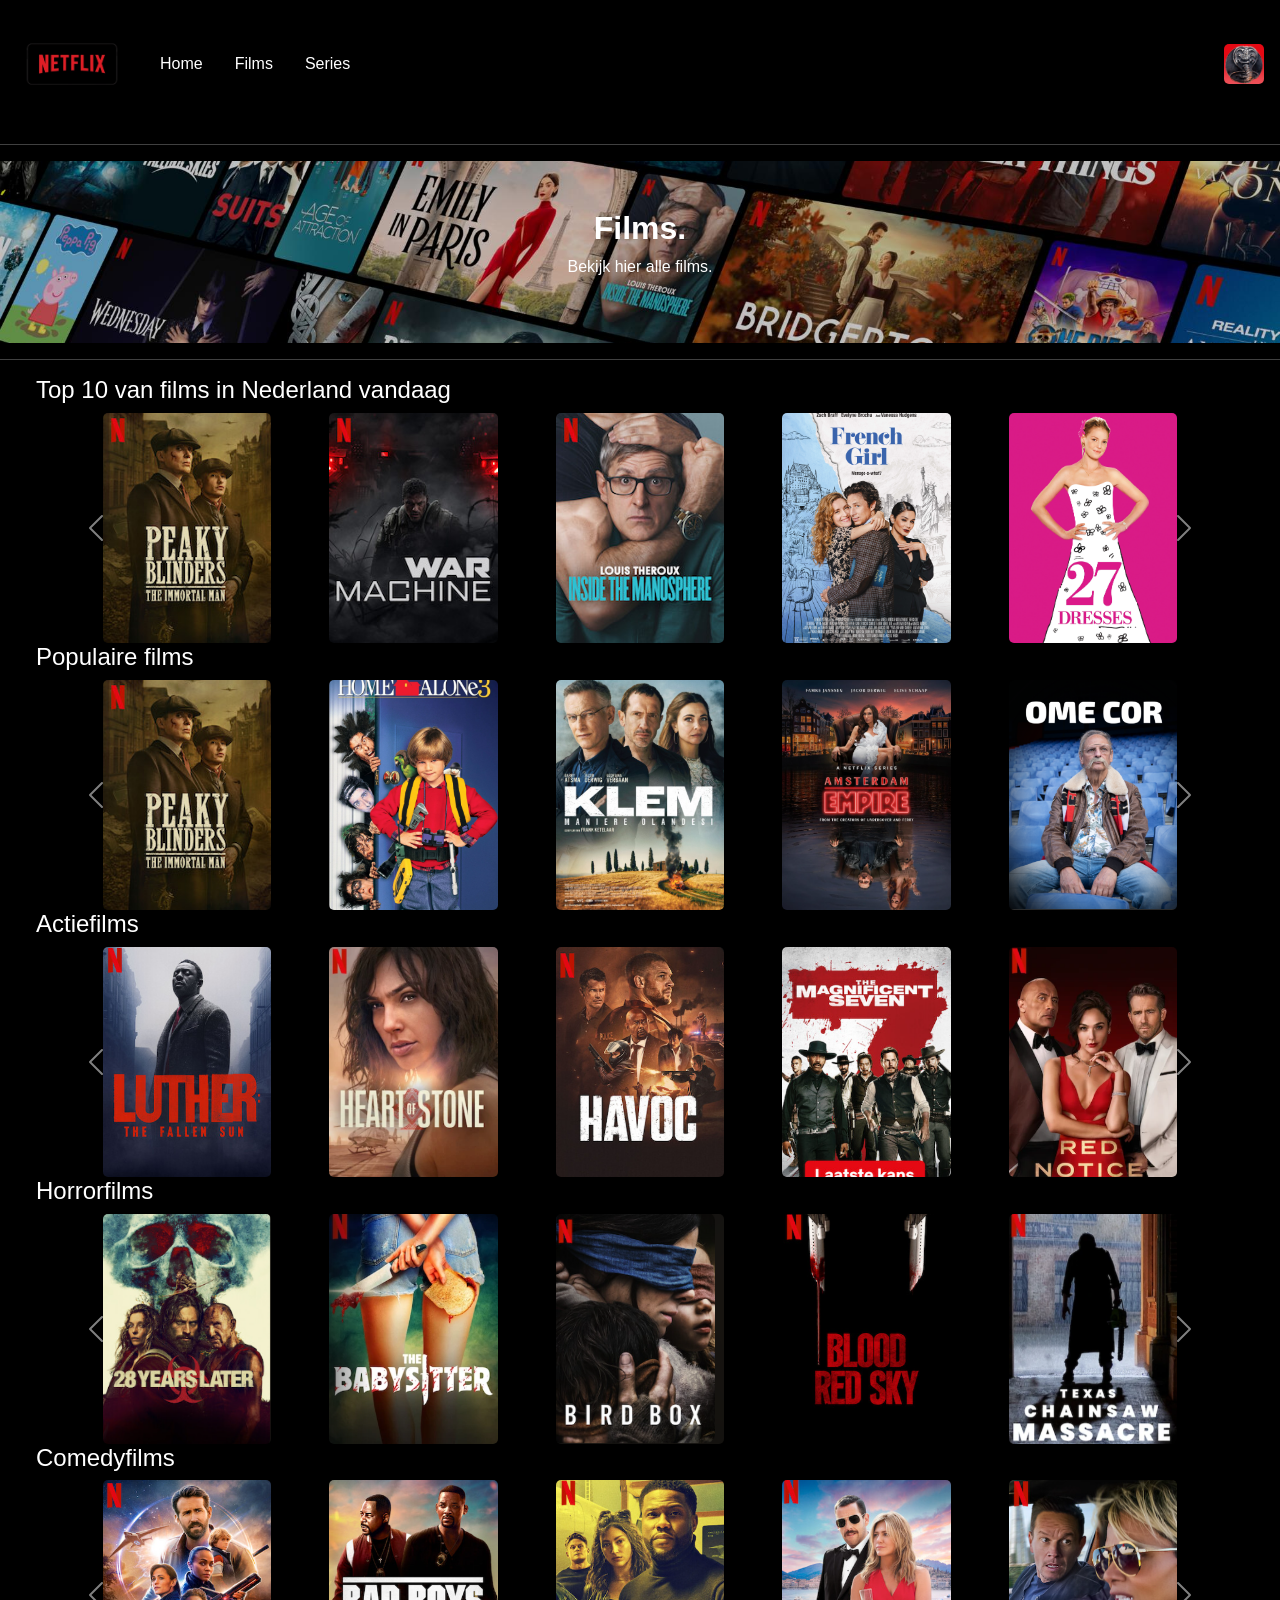
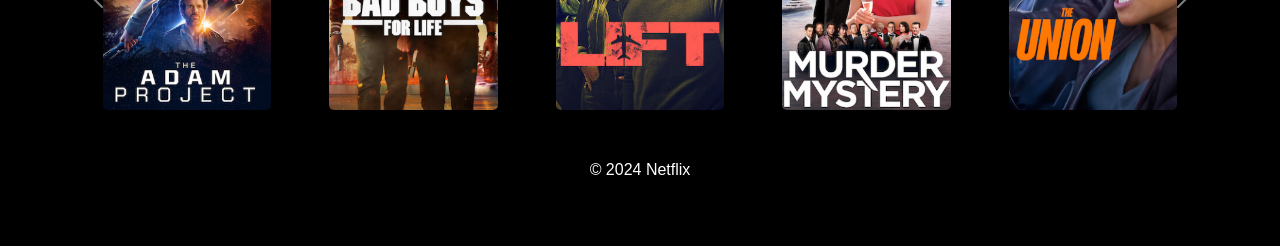
==== commit b089e3ec: "commiten" ====
--- a/bootstrapnetflix/films.html
+++ b/bootstrapnetflix/films.html
@@ -1,55 +1,53 @@
 <!DOCTYPE html>
 <html lang="nl">
-
+ 
 <head>
     <meta charset="UTF-8">
     <meta name="viewport" content="width=device-width, initial-scale=1.0">
     <link rel="icon" type="image/png" href="img/netflixico.ico">
-
+ 
     <!-- Bootstrap -->
     <link href="https://cdn.jsdelivr.net/npm/bootstrap@5.3.2/dist/css/bootstrap.min.css" rel="stylesheet">
     <link rel="stylesheet" href="css/styles.css">
-
+ 
     <title>Films - Netflix</title>
 </head>
-
+ 
 <body>
-
+ 
     <nav id="myTopnav" class="topnav">
-        <button id="hamburger" class="icon" onclick="toggle()">
-            &#9776;
-        </button>
-        <div id="menuItems">
-
-
-            <ul>
-                <li>
-                    <a href="index.html">
-                        <img src="img/netflixlogotext.png" alt="netflixtext">
-                    </a>
-                </li>
-                <li><a href="index.html">Home</a></li>
-                <li><a href="films.html">Films</a></li>
-                <li><a href="series.html">Series</a></li>
-                <li><a href="inlog.html">Inlog</a></li>
-            </ul>
-        </div>
-        <!--  Dropdownmenu  -->
-        <li class="nav-item dropdown">
-            <a class="nav-link dropdown-toggle text-white" href="#" role="button" data-bs-toggle="dropdown">
-                Categorieën
-            </a>
-
-            <ul class="dropdown-menu p-3" style="min-width: 220px;">
-                <li><label><input type="checkbox" class="filter" value="top10" checked> Top 10 van vandaag</label></li>
-                <li><label><input type="checkbox" class="filter" value="populair" checked> Populaire films</label></li>
-                <li><label><input type="checkbox" class="filter" value="actie" checked> Actiefilms</label></li>
-                <li><label><input type="checkbox" class="filter" value="horror" checked> Horrorfilms</label></li>
-                <li><label><input type="checkbox" class="filter" value="comedy" checked> Comedy films</label></li>
-            </ul>
-        </li>
-        </div>
-    </nav>
+
+    <!-- 🍔 Hamburger -->
+    <button id="hamburger" class="icon" onclick="toggle()">
+        &#9776;
+    </button>
+
+    <!-- 📂 Menu -->
+    <div id="menuItems">
+        <ul>
+
+            <!-- Logo -->
+            <li>
+                <a href="index.html">
+                    <img src="img/netflixlogotext.png" alt="netflixtext">
+                </a>
+            </li>
+
+            <li><a href="index.html">Home</a></li>
+            <li><a href="films.html">Films</a></li>
+            <li><a href="series.html">Series</a></li>
+
+        </ul>
+    </div>
+
+    <!-- 👤 Profiel rechts -->
+    <div class="ms-auto pe-3">
+        <a href="inlog.html">
+            <img src="img/acc1.png" class="profile-icon">
+        </a>
+    </div>
+
+</nav>
     <hr>
     <!-- Hero -->
     <header class="text-center p-5">
@@ -57,230 +55,224 @@
         <p>Bekijk hier alle films.</p>
     </header>
     <hr>
-    <h4 class="top10">Top 10 van vandaag</h4>
-    <div id="carouselTop10" class="carousel slide top10">
-
-        <div class="carousel-inner">
-
-            <!-- Slide 1 -->
-            <div class="carousel-item active">
-                <div class="container">
-                    <div class="row text-center g-3">
-                        <div class="col"><img src="img popular/foto 1 immorttal man.jpg" alt="immorttal man"></div>
-                        <div class="col"><img src="img popular/foto 6 war machine.jpg" alt="war machine"></div>
-                        <div class="col"><img src="img popular/loius theroux.jpg" alt="Louis Theroux"></div>
-                        <div class="col"><img src="img films/top 10 films vandaag/french girl.jpg" alt="french girl">
-                        </div>
-                        <div class="col"><img src="img films/top 10 films vandaag/27 Dresses.jpg" alt="27 Dresses">
-                        </div>
-                    </div>
-                </div>
-            </div>
-
-            <!-- Slide 2 -->
-            <div class="carousel-item">
-                <div class="container">
-                    <div class="row text-center g-3">
-                        <div class="col"><img src="img films/top 10 films vandaag/Double jeopardy.jpg"
-                                alt="Double jeopardy"></div>
-                        <div class="col"><img src="img films/top 10 films vandaag/this where i leave you.png"
-                                alt="thiswhereileaveyou"></div>
-                        <div class="col"><img src="img films/top 10 films vandaag/Shark tale.webp" alt="Shark tale">
-                        </div>
-                        <div class="col"><img src="img films/top 10 films vandaag/space jam.jpg" alt="Space jam"></div>
-                        <div class="col"><img src="img films/top 10 films vandaag/despicable me 4.jpg"
-                                alt="Despicable me 4"></div>
-                    </div>
-                </div>
-            </div>
-
-        </div>
-
-        <!-- Knoppen -->
-        <button class="carousel-control-prev" type="button" data-bs-target="#top10Carousel" data-bs-slide="prev">
-            <span class="carousel-control-prev-icon"></span>
-        </button>
-        <button class="carousel-control-next" type="button" data-bs-target="#top10Carousel" data-bs-slide="next">
-            <span class="carousel-control-next-icon"></span>
-        </button>
-    </div>
-
-    <h4 class="populair">Populaire films</h4>
-    <div id="carouselPopulair" class="carousel slide populair">
-
-        <div class="carousel-inner">
-
-            <!-- Slide 1 -->
-            <div class="carousel-item active">
-                <div class="container">
-                    <div class="row text-center g-3">
-                        <div class="col"><img src="img films/foto 1 immorttal man1.jpg" alt="Peaky Blinders film"></div>
-                        <div class="col"><img src="img films/comedyfilms/home alone.png" alt="Home Alone film"></div>
-                        <div class="col"><img src="img films/comedyfilms/Klem (1).png" alt="klem film"></div>
-                        <div class="col"><img src="img films/comedyfilms/Empire Amsterdam.png" alt="Empire Amsterdam">
-                        </div>
-                        <div class="col"><img src="img films/ome cor.png" alt="ome cor"></div>
-                    </div>
-                </div>
-            </div>
-
-            <!-- Slide 2 -->
-            <div class="carousel-item">
-                <div class="container">
-                    <div class="row text-center g-3">
-                        <div class="col"><img src="img films/comedyfilms/Casino Royale.png" alt="Casino Royale"></div>
-                        <div class="col"><img src="img films/comedyfilms/Ferry.png" alt="Ferry"></div>
-                        <div class="col"><img src="img films/comedyfilms/Takers.png" alt="Takers"></div>
-                        <div class="col"><img src="img films/comedyfilms/power.png" alt="Power"></div>
-                        <div class="col"><img src="img films/comedyfilms/Extraction 3.png" alt="Extraction 3"></div>
-                    </div>
-                </div>
-            </div>
-
-        </div>
-
-        <!-- Knoppen -->
-        <button class="carousel-control-prev" type="button" data-bs-target="#popularCarousel" data-bs-slide="prev">
-            <span class="carousel-control-prev-icon"></span>
-        </button>
-        <button class="carousel-control-next" type="button" data-bs-target="#popularCarousel" data-bs-slide="next">
-            <span class="carousel-control-next-icon"></span>
-        </button>
-    </div>
-
-    <h4 class="actie">Actiefilms</h4>
-    <div id="carouselActie" class="carousel slide actie">
-        <div class="carousel-inner">
-
-            <!-- Slide 1 -->
-            <div class="carousel-item active">
-                <div class="container">
-                    <div class="row text-center g-3">
-                        <div class="col"><img src="img films/Luther.png" alt="Luther"></div>
-                        <div class="col"><img src="img films/heart of stone.png" alt="heart of stone"></div>
-                        <div class="col"><img src="img films/Havoc.png" alt="havoc"></div>
-                        <div class="col"><img src="img films/img actiefilms/magnificent seven.png"
-                                alt="magnificent seven"></div>
-                        <div class="col"><img src="img films/img actiefilms/red notice.png" alt="Red Notice"></div>
-                    </div>
-                </div>
-            </div>
-
-            <!-- Slide 2 -->
-            <div class="carousel-item">
-                <div class="container">
-                    <div class="row text-center g-3">
-                        <div class="col"><img src="img films/img actiefilms/Atlas.png" alt="Atlas film"></div>
-                        <div class="col"><img src="img films/img actiefilms/back in action.png"
-                                alt="Back in Action film"></div>
-                        <div class="col"><img src="img films/img actiefilms/damsel.png" alt="Damsel film"></div>
-                        <div class="col"><img src="img films/img actiefilms/troll 2.png" alt="Troll 2 film"></div>
-                        <div class="col"><img src="img films/img actiefilms/the rip.png" alt="The Rip film"></div>
-                    </div>
-                </div>
-            </div>
-
-        </div>
-
-        <!-- Knoppen -->
-        <button class="carousel-control-prev" type="button" data-bs-target="#actionCarousel" data-bs-slide="prev">
-            <span class="carousel-control-prev-icon"></span>
-        </button>
-        <button class="carousel-control-next" type="button" data-bs-target="#actionCarousel" data-bs-slide="next">
-            <span class="carousel-control-next-icon"></span>
-        </button>
-    </div>
-
-    <h4 class="horror">Horrorfilms</h4>
-    <div id="carouselHorror" class="carousel slide horror">
-
-        <div class="carousel-inner">
-
-            <!-- Slide 1 -->
-            <div class="carousel-item active">
-                <div class="container">
-                    <div class="row text-center g-3">
-                        <div class="col"><img src="img films/horrorfilms/28 years later.png" alt="28 years later"></div>
-                        <div class="col"><img src="img films/horrorfilms/babysitter.png" alt="babysitter"></div>
-                        <div class="col"><img src="img films/horrorfilms/Bird box.png" alt="Bird box"></div>
-                        <div class="col"><img src="img films/horrorfilms/blood red sky.png" alt="blood red sky"></div>
-                        <div class="col"><img src="img films/horrorfilms/chainsaw massacre.png" alt="chainsaw massacre">
-                        </div>
-                    </div>
-                </div>
-            </div>
-
-            <!-- Slide 2 -->
-            <div class="carousel-item">
-                <div class="container">
-                    <div class="row text-center g-3">
-                        <div class="col"><img src="img films/horrorfilms/dont breathe.png" alt="dont breathe"></div>
-                        <div class="col"><img src="img films/horrorfilms/fenomenas.png" alt="fenomenas"></div>
-                        <div class="col"><img src="img films/horrorfilms/konderensen.png" alt="konderensen"></div>
-                        <div class="col"><img src="img films/horrorfilms/scary movie.png" alt="scary movie"></div>
-                        <div class="col"><img src="img films/horrorfilms/until night.png" alt="until night"></div>
-                    </div>
-                </div>
-            </div>
-
-        </div>
-
-        <!-- Knoppen -->
-        <button class="carousel-control-prev" type="button" data-bs-target="#horrorCarousel" data-bs-slide="prev">
-            <span class="carousel-control-prev-icon"></span>
-        </button>
-        <button class="carousel-control-next" type="button" data-bs-target="#horrorCarousel" data-bs-slide="next">
-            <span class="carousel-control-next-icon"></span>
-        </button>
-    </div>
-
-    <h4 class="comedy">Comedy films</h4>
-    <div id="carouselComedy" class="carousel slide comedy">
-
-        <div class="carousel-inner">
-
-            <!-- Slide 1 -->
-            <div class="carousel-item active">
-                <div class="container">
-                    <div class="row text-center g-3">
-                        <div class="col"><img src="img films/comedyfilms/adam project.png" alt="adam project"></div>
-                        <div class="col"><img src="img films/comedyfilms/bad boys.png" alt="bad boys"></div>
-                        <div class="col"><img src="img films/comedyfilms/lift.png" alt="lift"></div>
-                        <div class="col"><img src="img films/comedyfilms/murder mystery.png" alt="murder mystery"></div>
-                        <div class="col"><img src="img films/comedyfilms/the union.png" alt="the union"></div>
-                    </div>
-                </div>
-            </div>
-
-            <!-- Slide 2 -->
-            <div class="carousel-item">
-                <div class="container">
-                    <div class="row text-center g-3">
-                        <div class="col"><img src="img films/comedyfilms/Hangover part 3.png" alt="Hangover part 3">
-                        </div>
-                        <div class="col"><img src="img films/comedyfilms/Superbad.png" alt="Superbad"></div>
-                        <div class="col"><img src="img films/comedyfilms/Meangirls.png" alt="Mean Grils"></div>
-                        <div class="col"><img src="img films/comedyfilms/Stepbrothers.png" alt="Step Brothers"></div>
-                        <div class="col"><img src="img films/comedyfilms/Deadpool3.png" alt="Deadpool3"></div>
-                    </div>
-                </div>
-            </div>
-
-        </div>
-
-        <!-- Knoppen -->
-        <button class="carousel-control-prev" type="button" data-bs-target="#comedyCarousel" data-bs-slide="prev">
-            <span class="carousel-control-prev-icon"></span>
-        </button>
-        <button class="carousel-control-next" type="button" data-bs-target="#comedyCarousel" data-bs-slide="next">
-            <span class="carousel-control-next-icon"></span>
-        </button>
-    </div>
-
-
-    <footer class="text-center p-5">
-        <p>&copy; 2024 Netflix</p>
-    </footer>
+   <h4>Top 10 van films in Nederland vandaag</h4>
+<div id="top10Carousel" class="carousel slide"
+     data-bs-touch="true"
+     data-bs-wrap="true"
+     data-bs-interval="false">
+
+    <div class="carousel-inner">
+
+        <!-- Slide 1 -->
+        <div class="carousel-item active">
+            <div class="container">
+                <div class="row text-center g-3">
+                    <div class="col"><img src="img popular/foto 1 immorttal man.jpg" alt="immorttal man"></div>
+                    <div class="col"><img src="img popular/foto 6 war machine.jpg" alt="war machine"></div>
+                    <div class="col"><img src="img popular/loius theroux.jpg" alt="Louis Theroux"></div>
+                    <div class="col"><img src="img films/top 10 films vandaag/french girl.jpg" alt="french girl"></div>
+                    <div class="col"><img src="img films/top 10 films vandaag/27 Dresses.jpg" alt="27 Dresses"></div>
+                </div>
+            </div>
+        </div>
+
+        <!-- Slide 2 -->
+        <div class="carousel-item">
+            <div class="container">
+                <div class="row text-center g-3">
+                    <div class="col"><img src="img films/top 10 films vandaag/Double jeopardy.jpg" alt="Double jeopardy"></div>
+                    <div class="col"><img src="img films/top 10 films vandaag/this where i leave you.png" alt="thiswhereileaveyou"></div>
+                    <div class="col"><img src="img films/top 10 films vandaag/Shark tale.webp" alt="Shark tale"></div>
+                    <div class="col"><img src="img films/top 10 films vandaag/space jam.jpg" alt="Space jam"></div>
+                    <div class="col"><img src="img films/top 10 films vandaag/despicable me 4.jpg" alt="Despicable me 4"></div>
+                </div>
+            </div>
+        </div>
+
+    </div>
+
+    <!-- Knoppen -->
+    <button class="carousel-control-prev" type="button" data-bs-target="#top10Carousel" data-bs-slide="prev">
+        <span class="carousel-control-prev-icon"></span>
+    </button>
+    <button class="carousel-control-next" type="button" data-bs-target="#top10Carousel" data-bs-slide="next">
+        <span class="carousel-control-next-icon"></span>
+    </button>
+</div>
+ 
+<h4>Populaire films</h4>
+<div id="popularCarousel" class="carousel slide"
+     data-bs-touch="true"
+     data-bs-wrap="true"
+     data-bs-interval="false">
+
+    <div class="carousel-inner">
+
+        <!-- Slide 1 -->
+        <div class="carousel-item active">
+            <div class="container">
+                <div class="row text-center g-3">
+                    <div class="col"><img src="img films/foto 1 immorttal man1.jpg" alt="Peaky Blinders film"></div>
+                    <div class="col"><img src="img films/comedyfilms/home alone.png" alt="Home Alone film"></div>
+                    <div class="col"><img src="img films/comedyfilms/Klem (1).png" alt="klem film"></div>
+                    <div class="col"><img src="img films/comedyfilms/Empire Amsterdam.png" alt="Empire Amsterdam"></div>
+                    <div class="col"><img src="img films/ome cor.png" alt="ome cor"></div>
+                </div>
+            </div>
+        </div>
+
+        <!-- Slide 2 -->
+        <div class="carousel-item">
+            <div class="container">
+                <div class="row text-center g-3">
+                    <div class="col"><img src="img films/comedyfilms/Casino Royale.png" alt="Casino Royale"></div>
+                    <div class="col"><img src="img films/comedyfilms/Ferry.png" alt="Ferry"></div>
+                    <div class="col"><img src="img films/comedyfilms/Takers.png" alt="Takers"></div>
+                    <div class="col"><img src="img films/comedyfilms/power.png" alt="Power"></div>
+                    <div class="col"><img src="img films/comedyfilms/Extraction 3.png" alt="Extraction 3"></div>
+                </div>
+            </div>
+        </div>
+
+    </div>
+
+    <!-- Knoppen -->
+    <button class="carousel-control-prev" type="button" data-bs-target="#popularCarousel" data-bs-slide="prev">
+        <span class="carousel-control-prev-icon"></span>
+    </button>
+    <button class="carousel-control-next" type="button" data-bs-target="#popularCarousel" data-bs-slide="next">
+        <span class="carousel-control-next-icon"></span>
+    </button>
+</div>
+ 
+<h4>Actiefilms</h4>
+<div id="actionCarousel" class="carousel slide" data-bs-touch="false">
+    <div class="carousel-inner">
+ 
+        <!-- Slide 1 -->
+        <div class="carousel-item active">
+            <div class="container">
+                <div class="row text-center g-3">
+                    <div class="col"><img src="img films/Luther.png" alt="Luther"></div>
+                    <div class="col"><img src="img films/heart of stone.png" alt="heart of stone"></div>
+                    <div class="col"><img src="img films/Havoc.png" alt="havoc"></div>
+                    <div class="col"><img src="img films/img actiefilms/magnificent seven.png" alt="magnificent seven"></div>
+                    <div class="col"><img src="img films/img actiefilms/red notice.png" alt="Red Notice"></div>
+                </div>
+            </div>
+        </div>
+ 
+        <!-- Slide 2 -->
+        <div class="carousel-item">
+            <div class="container">
+                <div class="row text-center g-3">
+                    <div class="col"><img src="img films/img actiefilms/Atlas.png" alt="Atlas film"></div>
+                    <div class="col"><img src="img films/img actiefilms/back in action.png" alt="Back in Action film"></div>
+                    <div class="col"><img src="img films/img actiefilms/damsel.png" alt="Damsel film"></div>
+                    <div class="col"><img src="img films/img actiefilms/troll 2.png" alt="Troll 2 film"></div>
+                    <div class="col"><img src="img films/img actiefilms/the rip.png" alt="The Rip film"></div>
+                </div>
+            </div>
+        </div>
+ 
+    </div>
+ 
+    <!-- Knoppen -->
+    <button class="carousel-control-prev" type="button" data-bs-target="#actionCarousel" data-bs-slide="prev">
+        <span class="carousel-control-prev-icon"></span>
+    </button>
+    <button class="carousel-control-next" type="button" data-bs-target="#actionCarousel" data-bs-slide="next">
+        <span class="carousel-control-next-icon"></span>
+    </button>
+</div>
+ 
+<h4>Horrorfilms</h4>
+<div id="horrorCarousel" class="carousel slide" data-bs-touch="false">
+    <div class="carousel-inner">
+ 
+        <!-- Slide 1 -->
+        <div class="carousel-item active">
+            <div class="container">
+                <div class="row text-center g-3">
+                    <div class="col"><img src="img films/horrorfilms/28 years later.png" alt="28 years later"></div>
+                    <div class="col"><img src="img films/horrorfilms/babysitter.png" alt="babysitter"></div>
+                    <div class="col"><img src="img films/horrorfilms/Bird box.png" alt="Bird box"></div>
+                    <div class="col"><img src="img films/horrorfilms/blood red sky.png" alt="blood red sky"></div>
+                    <div class="col"><img src="img films/horrorfilms/chainsaw massacre.png" alt="chainsaw massacre"></div>
+                </div>
+            </div>
+        </div>
+ 
+        <!-- Slide 2 -->
+        <div class="carousel-item">
+            <div class="container">
+                <div class="row text-center g-3">
+                    <div class="col"><img src="img films/horrorfilms/dont breathe.png" alt="dont breathe"></div>
+                    <div class="col"><img src="img films/horrorfilms/fenomenas.png" alt="fenomenas"></div>
+                    <div class="col"><img src="img films/horrorfilms/konderensen.png" alt="konderensen"></div>
+                    <div class="col"><img src="img films/horrorfilms/scary movie.png" alt="scary movie"></div>
+                    <div class="col"><img src="img films/horrorfilms/until night.png" alt="until night"></div>
+                </div>
+            </div>
+        </div>
+ 
+    </div>
+ 
+    <!-- Knoppen -->
+    <button class="carousel-control-prev" type="button" data-bs-target="#horrorCarousel" data-bs-slide="prev">
+        <span class="carousel-control-prev-icon"></span>
+    </button>
+    <button class="carousel-control-next" type="button" data-bs-target="#horrorCarousel" data-bs-slide="next">
+        <span class="carousel-control-next-icon"></span>
+    </button>
+</div>
+ 
+<h4>Comedyfilms</h4>
+ 
+<div id="comedyCarousel" class="carousel slide" data-bs-touch="false">
+    <div class="carousel-inner">
+ 
+        <!-- Slide 1 -->
+        <div class="carousel-item active">
+            <div class="container">
+                <div class="row text-center g-3">
+                    <div class="col"><img src="img films/comedyfilms/adam project.png" alt="adam project"></div>
+                    <div class="col"><img src="img films/comedyfilms/bad boys.png" alt="bad boys"></div>
+                    <div class="col"><img src="img films/comedyfilms/lift.png" alt="lift"></div>
+                    <div class="col"><img src="img films/comedyfilms/murder mystery.png" alt="murder mystery"></div>
+                    <div class="col"><img src="img films/comedyfilms/the union.png" alt="the union"></div>
+                </div>
+            </div>
+        </div>
+ 
+        <!-- Slide 2 -->
+        <div class="carousel-item">
+            <div class="container">
+                <div class="row text-center g-3">
+                    <div class="col"><img src="img films/comedyfilms/Hangover part 3.png" alt="Hangover part 3"></div>
+                    <div class="col"><img src="img films/comedyfilms/Superbad.png" alt="Superbad"></div>
+                    <div class="col"><img src="img films/comedyfilms/Meangirls.png" alt="Mean Grils"></div>
+                    <div class="col"><img src="img films/comedyfilms/Stepbrothers.png" alt="Step Brothers"></div>
+                    <div class="col"><img src="img films/comedyfilms/Deadpool3.png" alt="Deadpool3"></div>
+                </div>
+            </div>
+        </div>
+ 
+    </div>
+ 
+    <!-- Knoppen -->
+    <button class="carousel-control-prev" type="button" data-bs-target="#comedyCarousel" data-bs-slide="prev">
+        <span class="carousel-control-prev-icon"></span>
+    </button>
+    <button class="carousel-control-next" type="button" data-bs-target="#comedyCarousel" data-bs-slide="next">
+        <span class="carousel-control-next-icon"></span>
+    </button>
+</div>
+ 
+
+<footer class="text-center p-5">
+    <p>&copy; 2024 Netflix</p>
+</footer>
     <script>
         function toggle() {
             const nav = document.getElementById("myTopnav");
@@ -289,24 +281,10 @@
             hamburger.classList.toggle("open");
         }
     </script>
-
-    <script>
-        const checkboxes = document.querySelectorAll('.filter');
-
-        checkboxes.forEach(cb => {
-            cb.addEventListener('change', () => {
-                const category = cb.value;
-                const elements = document.querySelectorAll('.' + category);
-
-                elements.forEach(el => {
-                    el.style.display = cb.checked ? '' : 'none';
-                });
-            });
-        });
-    </script>
-
+ 
+ 
     <script src="https://cdn.jsdelivr.net/npm/bootstrap@5.3.2/dist/js/bootstrap.bundle.min.js"></script>
-
+ 
 </body>
-
+ 
 </html>
--- a/bootstrapnetflix/css/styles.css
+++ b/bootstrapnetflix/css/styles.css
@@ -1,3 +1,7 @@
+/* ============================= */
+/* ALGEMEEN */
+/* ============================= */
+
 html, body {
     background-color: black !important;
     color: white;
@@ -6,7 +10,10 @@
     font-family: Arial, Helvetica, sans-serif;
 }
 
-/* Navigatiebalk */
+
+/* ============================= */
+/* NAVBAR */
+/* ============================= */
 
 .topnav {
     position: sticky;
@@ -14,9 +21,12 @@
     background-color: black;
     width: 100%;
     z-index: 1000;
-}
-
-/* Hamburger knop */
+
+    display: flex;
+    align-items: center;
+}
+
+/* Hamburger */
 #hamburger {
     display: none;
     font-size: 1.5rem;
@@ -27,13 +37,8 @@
     cursor: pointer;
 }
 
-#hamburger.open {
-    background-color: black;
-    color: white;
-}
-
-/* Menu lijst */
-nav ul {
+/* Menu */
+#menuItems ul {
     list-style: none;
     margin: 0;
     padding: 0;
@@ -41,14 +46,12 @@
     align-items: center;
 }
 
-/* Menu items */
-nav li {
-    display: flex;
-    align-items: center;
-}
-
-/* Links */
-nav a {
+#menuItems li {
+    display: flex;
+    align-items: center;
+}
+
+#menuItems a {
     display: flex;
     align-items: center;
     gap: 1rem;
@@ -59,16 +62,15 @@
     transition: transform 0.2s ease;
 }
 
-nav a:hover {
+#menuItems a:hover {
     transform: scale(1.1);
 }
 
 /* Logo */
-nav img {
+#menuItems img {
     width: 7rem;
     height: auto;
 }
-
 
 /* Dropdown */
 .nav-item.dropdown {
@@ -85,17 +87,46 @@
     min-width: 200px;
 }
 
-/* Bootstrap hover fix */
 .nav-item.dropdown:hover .dropdown-menu {
     display: block;
 }
 
-label {
-    color: white;
-    margin-right: 0.5rem;
-}
-
-/*achtergrond header*/
+.dropdown-item {
+    color: white;
+}
+
+.dropdown-item:hover {
+    background-color: #e50914;
+    color: white;
+}
+
+/* ============================= */
+/* NAVBAR ICONS */
+/* ============================= */
+
+/* Notificatie */
+.topnav .bi-bell {
+    cursor: pointer;
+}
+
+/* Badge */
+.badge {
+    font-size: 0.6rem;
+}
+
+/* Profiel icoon */
+.profile-icon {
+    width: 40px;
+    height: 40px;
+    border-radius: 5px;
+    cursor: pointer;
+}
+
+
+/* ============================= */
+/* HEADER */
+/* ============================= */
+
 header {
     background-color: black;
     color: white;
@@ -104,14 +135,16 @@
     background-position: center;
 }
 
-/* afbeedlingen en titels */
+
+/* ============================= */
+/* CONTENT / CAROUSEL */
+/* ============================= */
 
 .container, .row, .carousel-item, .col {
     background-color: black;
     color: white;
 }
 
-/* Afbeeldingen */
 .col img {
     max-width: 80%;
     height: auto;
@@ -123,13 +156,10 @@
     transform: scale(1.15);
 }
 
-/* Titels */
 h4 {
     color: white;
     margin-left: 1.5em;
 }
-
-/* Carousel styling */
 
 .carousel img {
     width: 100%;
@@ -138,7 +168,70 @@
     border-radius: 5px;
 }
 
-/*footer styling*/
+
+/* ============================= */
+/* PROFIELEN PAGINA */
+/* ============================= */
+
+.profiles-page {
+    background-color: #141414;
+    text-align: center;
+}
+
+.title {
+    margin-top: 80px;
+    margin-bottom: 50px;
+    font-size: 3rem;
+}
+
+.profile {
+    cursor: pointer;
+    transition: transform 0.3s;
+}
+
+.profile:hover {
+    transform: scale(1.1);
+}
+
+.profile img {
+    width: 150px;
+    height: 150px;
+    border-radius: 10px;
+}
+
+.profile-name {
+    margin-top: 10px;
+    color: #aaa;
+}
+
+.add-profile {
+    width: 150px;
+    height: 150px;
+    border-radius: 10px;
+    background-color: #333;
+    display: flex;
+    align-items: center;
+    justify-content: center;
+    font-size: 50px;
+    color: #aaa;
+}
+
+.btn-manage {
+    margin-top: 60px;
+    border: 1px solid #aaa;
+    color: #aaa;
+    background: none;
+}
+
+.btn-manage:hover {
+    background-color: #aaa;
+    color: black;
+}
+
+
+/* ============================= */
+/* FOOTER */
+/* ============================= */
 
 footer {
     text-align: center;
@@ -147,13 +240,15 @@
 
 footer img {
     width: 30px;
-    height: auto;
     margin: 0 10px;
     filter: grayscale(100%);
     transition: filter 0.3s ease;
 }
 
-/*responsiveness*/
+
+/* ============================= */
+/* RESPONSIVE */
+/* ============================= */
 
 @media (max-width: 37.5rem) {
 
@@ -170,23 +265,21 @@
         display: block;
     }
 
-    nav ul {
+    #menuItems ul {
         flex-direction: column;
         align-items: flex-start;
         width: 100%;
-        text-align: left;
-    }
-
-    nav li {
-        width: 100%;
-    }
-
-    nav a {
+    }
+
+    #menuItems li {
+        width: 100%;
+    }
+
+    #menuItems a {
         width: 100%;
         padding: 1rem;
     }
 
-    /* Dropdown mobiel */
     .dropdown-menu {
         border: none;
         width: 100%;
@@ -196,7 +289,6 @@
         padding-left: 2rem;
     }
 
-    /* TELEFOON, 1 afbeelding per slide */
     .carousel-item .row {
         display: flex;
         flex-wrap: nowrap;
@@ -206,55 +298,24 @@
         flex: 0 0 100%;
         max-width: 100%;
     }
-
-    .carousel-item img {
-        width: 100%;
-        height: auto;
-        object-fit: cover;
-    }
-}
-
-
-/* Ipad, 3 afbeeldingen per slide */
-
-
+}
+
+
+/* Tablet */
 @media (min-width: 37.5rem) and (max-width: 64rem) {
-
-    .carousel-item .row {
-        display: flex;
-        flex-wrap: nowrap;
-    }
 
     .carousel-item .col {
         flex: 0 0 33.33%;
         max-width: 33.33%;
     }
-
-    .carousel-item img {
-        width: 100%;
-        height: auto;
-        object-fit: cover;
-    }
-}
-
-/* DESKTOP, 5 afbeeldingen per slide */
-
-
+}
+
+
+/* Desktop */
 @media (min-width: 64rem) {
-
-    .carousel-item .row {
-        display: flex;
-        flex-wrap: nowrap;
-    }
 
     .carousel-item .col {
         flex: 0 0 20%;
         max-width: 20%;
     }
-
-    .carousel-item img {
-        width: 100%;
-        height: auto;
-        object-fit: cover;
-    }
 }
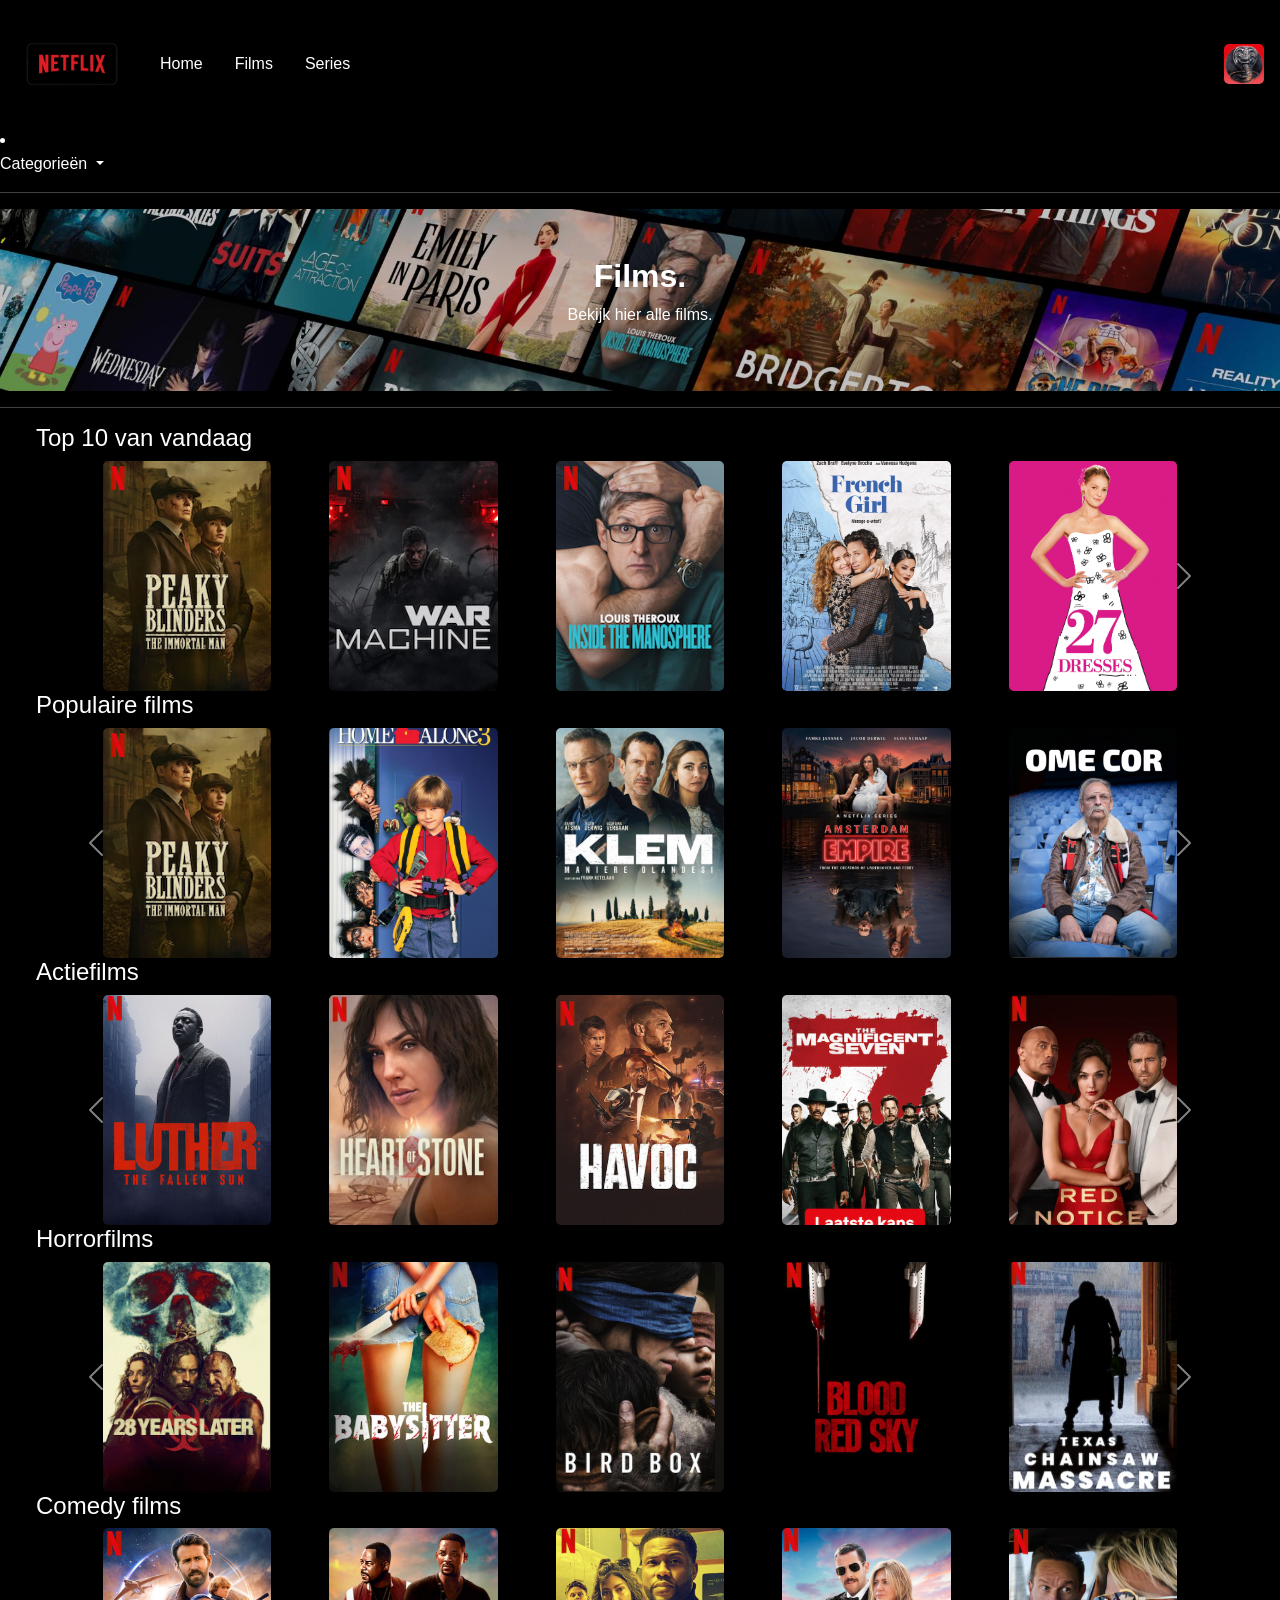
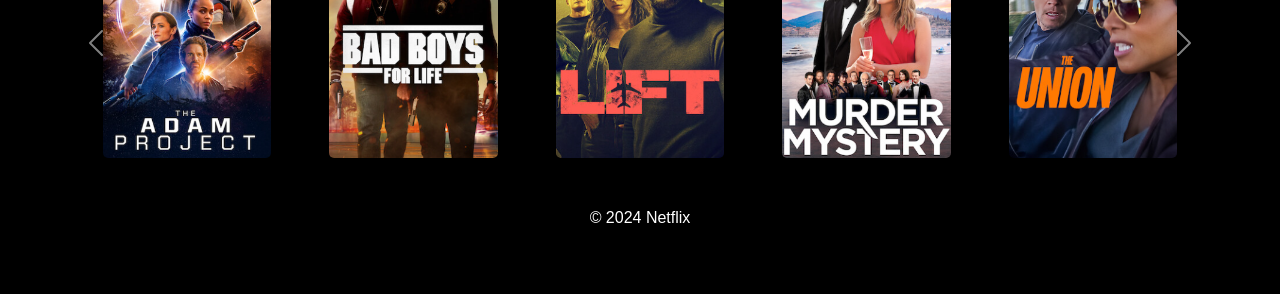
==== commit 124704b4: "marccommit" ====
--- a/bootstrapnetflix/films.html
+++ b/bootstrapnetflix/films.html
@@ -1,53 +1,70 @@
 <!DOCTYPE html>
 <html lang="nl">
- 
+
 <head>
     <meta charset="UTF-8">
     <meta name="viewport" content="width=device-width, initial-scale=1.0">
     <link rel="icon" type="image/png" href="img/netflixico.ico">
- 
+
     <!-- Bootstrap -->
     <link href="https://cdn.jsdelivr.net/npm/bootstrap@5.3.2/dist/css/bootstrap.min.css" rel="stylesheet">
     <link rel="stylesheet" href="css/styles.css">
- 
+
     <title>Films - Netflix</title>
 </head>
- 
+
 <body>
- 
+
+
     <nav id="myTopnav" class="topnav">
-
+ 
     <!-- 🍔 Hamburger -->
     <button id="hamburger" class="icon" onclick="toggle()">
         &#9776;
     </button>
-
+ 
     <!-- 📂 Menu -->
     <div id="menuItems">
         <ul>
-
+ 
             <!-- Logo -->
             <li>
                 <a href="index.html">
                     <img src="img/netflixlogotext.png" alt="netflixtext">
                 </a>
             </li>
-
+ 
             <li><a href="index.html">Home</a></li>
             <li><a href="films.html">Films</a></li>
             <li><a href="series.html">Series</a></li>
-
+ 
         </ul>
     </div>
-
+ 
     <!-- 👤 Profiel rechts -->
     <div class="ms-auto pe-3">
         <a href="inlog.html">
             <img src="img/acc1.png" class="profile-icon">
         </a>
     </div>
-
+ 
 </nav>
+        <!--  Dropdownmenu  -->
+        <li class="nav-item dropdown">
+            <a class="nav-link dropdown-toggle text-white" href="#" role="button" data-bs-toggle="dropdown">
+                Categorieën
+            </a>
+
+            <ul class="dropdown-menu p-3" style="min-width: 220px;">
+                <li><label><input type="checkbox" class="filter" value="top10" checked> Top 10 van vandaag</label></li>
+                <li><label><input type="checkbox" class="filter" value="populair" checked> Populaire films</label></li>
+                <li><label><input type="checkbox" class="filter" value="actie" checked> Actiefilms</label></li>
+                <li><label><input type="checkbox" class="filter" value="horror" checked> Horrorfilms</label></li>
+                <li><label><input type="checkbox" class="filter" value="comedy" checked> Comedy films</label></li>
+            </ul>
+        </li>
+        </div>
+    </nav>
     <hr>
     <!-- Hero -->
     <header class="text-center p-5">
@@ -55,224 +72,229 @@
         <p>Bekijk hier alle films.</p>
     </header>
     <hr>
-   <h4>Top 10 van films in Nederland vandaag</h4>
-<div id="top10Carousel" class="carousel slide"
-     data-bs-touch="true"
-     data-bs-wrap="true"
-     data-bs-interval="false">
-
-    <div class="carousel-inner">
-
-        <!-- Slide 1 -->
-        <div class="carousel-item active">
-            <div class="container">
-                <div class="row text-center g-3">
-                    <div class="col"><img src="img popular/foto 1 immorttal man.jpg" alt="immorttal man"></div>
-                    <div class="col"><img src="img popular/foto 6 war machine.jpg" alt="war machine"></div>
-                    <div class="col"><img src="img popular/loius theroux.jpg" alt="Louis Theroux"></div>
-                    <div class="col"><img src="img films/top 10 films vandaag/french girl.jpg" alt="french girl"></div>
-                    <div class="col"><img src="img films/top 10 films vandaag/27 Dresses.jpg" alt="27 Dresses"></div>
-                </div>
-            </div>
-        </div>
-
-        <!-- Slide 2 -->
-        <div class="carousel-item">
-            <div class="container">
-                <div class="row text-center g-3">
-                    <div class="col"><img src="img films/top 10 films vandaag/Double jeopardy.jpg" alt="Double jeopardy"></div>
-                    <div class="col"><img src="img films/top 10 films vandaag/this where i leave you.png" alt="thiswhereileaveyou"></div>
-                    <div class="col"><img src="img films/top 10 films vandaag/Shark tale.webp" alt="Shark tale"></div>
-                    <div class="col"><img src="img films/top 10 films vandaag/space jam.jpg" alt="Space jam"></div>
-                    <div class="col"><img src="img films/top 10 films vandaag/despicable me 4.jpg" alt="Despicable me 4"></div>
-                </div>
-            </div>
-        </div>
-
-    </div>
-
-    <!-- Knoppen -->
-    <button class="carousel-control-prev" type="button" data-bs-target="#top10Carousel" data-bs-slide="prev">
-        <span class="carousel-control-prev-icon"></span>
-    </button>
-    <button class="carousel-control-next" type="button" data-bs-target="#top10Carousel" data-bs-slide="next">
-        <span class="carousel-control-next-icon"></span>
-    </button>
-</div>
- 
-<h4>Populaire films</h4>
-<div id="popularCarousel" class="carousel slide"
-     data-bs-touch="true"
-     data-bs-wrap="true"
-     data-bs-interval="false">
-
-    <div class="carousel-inner">
-
-        <!-- Slide 1 -->
-        <div class="carousel-item active">
-            <div class="container">
-                <div class="row text-center g-3">
-                    <div class="col"><img src="img films/foto 1 immorttal man1.jpg" alt="Peaky Blinders film"></div>
-                    <div class="col"><img src="img films/comedyfilms/home alone.png" alt="Home Alone film"></div>
-                    <div class="col"><img src="img films/comedyfilms/Klem (1).png" alt="klem film"></div>
-                    <div class="col"><img src="img films/comedyfilms/Empire Amsterdam.png" alt="Empire Amsterdam"></div>
-                    <div class="col"><img src="img films/ome cor.png" alt="ome cor"></div>
-                </div>
-            </div>
-        </div>
-
-        <!-- Slide 2 -->
-        <div class="carousel-item">
-            <div class="container">
-                <div class="row text-center g-3">
-                    <div class="col"><img src="img films/comedyfilms/Casino Royale.png" alt="Casino Royale"></div>
-                    <div class="col"><img src="img films/comedyfilms/Ferry.png" alt="Ferry"></div>
-                    <div class="col"><img src="img films/comedyfilms/Takers.png" alt="Takers"></div>
-                    <div class="col"><img src="img films/comedyfilms/power.png" alt="Power"></div>
-                    <div class="col"><img src="img films/comedyfilms/Extraction 3.png" alt="Extraction 3"></div>
-                </div>
-            </div>
-        </div>
-
-    </div>
-
-    <!-- Knoppen -->
-    <button class="carousel-control-prev" type="button" data-bs-target="#popularCarousel" data-bs-slide="prev">
-        <span class="carousel-control-prev-icon"></span>
-    </button>
-    <button class="carousel-control-next" type="button" data-bs-target="#popularCarousel" data-bs-slide="next">
-        <span class="carousel-control-next-icon"></span>
-    </button>
-</div>
- 
-<h4>Actiefilms</h4>
-<div id="actionCarousel" class="carousel slide" data-bs-touch="false">
-    <div class="carousel-inner">
- 
-        <!-- Slide 1 -->
-        <div class="carousel-item active">
-            <div class="container">
-                <div class="row text-center g-3">
-                    <div class="col"><img src="img films/Luther.png" alt="Luther"></div>
-                    <div class="col"><img src="img films/heart of stone.png" alt="heart of stone"></div>
-                    <div class="col"><img src="img films/Havoc.png" alt="havoc"></div>
-                    <div class="col"><img src="img films/img actiefilms/magnificent seven.png" alt="magnificent seven"></div>
-                    <div class="col"><img src="img films/img actiefilms/red notice.png" alt="Red Notice"></div>
-                </div>
-            </div>
-        </div>
- 
-        <!-- Slide 2 -->
-        <div class="carousel-item">
-            <div class="container">
-                <div class="row text-center g-3">
-                    <div class="col"><img src="img films/img actiefilms/Atlas.png" alt="Atlas film"></div>
-                    <div class="col"><img src="img films/img actiefilms/back in action.png" alt="Back in Action film"></div>
-                    <div class="col"><img src="img films/img actiefilms/damsel.png" alt="Damsel film"></div>
-                    <div class="col"><img src="img films/img actiefilms/troll 2.png" alt="Troll 2 film"></div>
-                    <div class="col"><img src="img films/img actiefilms/the rip.png" alt="The Rip film"></div>
-                </div>
-            </div>
-        </div>
- 
-    </div>
- 
-    <!-- Knoppen -->
-    <button class="carousel-control-prev" type="button" data-bs-target="#actionCarousel" data-bs-slide="prev">
-        <span class="carousel-control-prev-icon"></span>
-    </button>
-    <button class="carousel-control-next" type="button" data-bs-target="#actionCarousel" data-bs-slide="next">
-        <span class="carousel-control-next-icon"></span>
-    </button>
-</div>
- 
-<h4>Horrorfilms</h4>
-<div id="horrorCarousel" class="carousel slide" data-bs-touch="false">
-    <div class="carousel-inner">
- 
-        <!-- Slide 1 -->
-        <div class="carousel-item active">
-            <div class="container">
-                <div class="row text-center g-3">
-                    <div class="col"><img src="img films/horrorfilms/28 years later.png" alt="28 years later"></div>
-                    <div class="col"><img src="img films/horrorfilms/babysitter.png" alt="babysitter"></div>
-                    <div class="col"><img src="img films/horrorfilms/Bird box.png" alt="Bird box"></div>
-                    <div class="col"><img src="img films/horrorfilms/blood red sky.png" alt="blood red sky"></div>
-                    <div class="col"><img src="img films/horrorfilms/chainsaw massacre.png" alt="chainsaw massacre"></div>
-                </div>
-            </div>
-        </div>
- 
-        <!-- Slide 2 -->
-        <div class="carousel-item">
-            <div class="container">
-                <div class="row text-center g-3">
-                    <div class="col"><img src="img films/horrorfilms/dont breathe.png" alt="dont breathe"></div>
-                    <div class="col"><img src="img films/horrorfilms/fenomenas.png" alt="fenomenas"></div>
-                    <div class="col"><img src="img films/horrorfilms/konderensen.png" alt="konderensen"></div>
-                    <div class="col"><img src="img films/horrorfilms/scary movie.png" alt="scary movie"></div>
-                    <div class="col"><img src="img films/horrorfilms/until night.png" alt="until night"></div>
-                </div>
-            </div>
-        </div>
- 
-    </div>
- 
-    <!-- Knoppen -->
-    <button class="carousel-control-prev" type="button" data-bs-target="#horrorCarousel" data-bs-slide="prev">
-        <span class="carousel-control-prev-icon"></span>
-    </button>
-    <button class="carousel-control-next" type="button" data-bs-target="#horrorCarousel" data-bs-slide="next">
-        <span class="carousel-control-next-icon"></span>
-    </button>
-</div>
- 
-<h4>Comedyfilms</h4>
- 
-<div id="comedyCarousel" class="carousel slide" data-bs-touch="false">
-    <div class="carousel-inner">
- 
-        <!-- Slide 1 -->
-        <div class="carousel-item active">
-            <div class="container">
-                <div class="row text-center g-3">
-                    <div class="col"><img src="img films/comedyfilms/adam project.png" alt="adam project"></div>
-                    <div class="col"><img src="img films/comedyfilms/bad boys.png" alt="bad boys"></div>
-                    <div class="col"><img src="img films/comedyfilms/lift.png" alt="lift"></div>
-                    <div class="col"><img src="img films/comedyfilms/murder mystery.png" alt="murder mystery"></div>
-                    <div class="col"><img src="img films/comedyfilms/the union.png" alt="the union"></div>
-                </div>
-            </div>
-        </div>
- 
-        <!-- Slide 2 -->
-        <div class="carousel-item">
-            <div class="container">
-                <div class="row text-center g-3">
-                    <div class="col"><img src="img films/comedyfilms/Hangover part 3.png" alt="Hangover part 3"></div>
-                    <div class="col"><img src="img films/comedyfilms/Superbad.png" alt="Superbad"></div>
-                    <div class="col"><img src="img films/comedyfilms/Meangirls.png" alt="Mean Grils"></div>
-                    <div class="col"><img src="img films/comedyfilms/Stepbrothers.png" alt="Step Brothers"></div>
-                    <div class="col"><img src="img films/comedyfilms/Deadpool3.png" alt="Deadpool3"></div>
-                </div>
-            </div>
-        </div>
- 
-    </div>
- 
-    <!-- Knoppen -->
-    <button class="carousel-control-prev" type="button" data-bs-target="#comedyCarousel" data-bs-slide="prev">
-        <span class="carousel-control-prev-icon"></span>
-    </button>
-    <button class="carousel-control-next" type="button" data-bs-target="#comedyCarousel" data-bs-slide="next">
-        <span class="carousel-control-next-icon"></span>
-    </button>
-</div>
- 
-
-<footer class="text-center p-5">
-    <p>&copy; 2024 Netflix</p>
-</footer>
+    <h4 class="top10">Top 10 van vandaag</h4>
+    <div id="carouselTop10" class="carousel slide top10">
+
+        <div class="carousel-inner">
+
+            <!-- Slide 1 -->
+            <div class="carousel-item active">
+                <div class="container">
+                    <div class="row text-center g-3">
+                        <div class="col"><img src="img popular/foto 1 immorttal man.jpg" alt="immorttal man"></div>
+                        <div class="col"><img src="img popular/foto 6 war machine.jpg" alt="war machine"></div>
+                        <div class="col"><img src="img popular/loius theroux.jpg" alt="Louis Theroux"></div>
+                        <div class="col"><img src="img films/top 10 films vandaag/french girl.jpg" alt="french girl">
+                        </div>
+                        <div class="col"><img src="img films/top 10 films vandaag/27 Dresses.jpg" alt="27 Dresses">
+                        </div>
+                    </div>
+                </div>
+            </div>
+
+            <!-- Slide 2 -->
+            <div class="carousel-item">
+                <div class="container">
+                    <div class="row text-center g-3">
+                        <div class="col"><img src="img films/top 10 films vandaag/Double jeopardy.jpg"
+                                alt="Double jeopardy"></div>
+                        <div class="col"><img src="img films/top 10 films vandaag/this where i leave you.png"
+                                alt="thiswhereileaveyou"></div>
+                        <div class="col"><img src="img films/top 10 films vandaag/Shark tale.webp" alt="Shark tale">
+                        </div>
+                        <div class="col"><img src="img films/top 10 films vandaag/space jam.jpg" alt="Space jam"></div>
+                        <div class="col"><img src="img films/top 10 films vandaag/despicable me 4.jpg"
+                                alt="Despicable me 4"></div>
+                    </div>
+                </div>
+            </div>
+
+        </div>
+
+        <!-- Knoppen -->
+        <button class="carousel-control-prev" type="button" data-bs-target="#carouselTop10" data-bs-slide="prev"><span class="carousel.control-prev-icon"></span>
+        </button>
+        <button class="carousel-control-next" type="button" data-bs-target="#carouselTop10" data-bs-slide="next">
+            <span class="carousel-control-next-icon"></span>
+        </button>
+    </div>
+
+    <h4 class="populair">Populaire films</h4>
+    <div id="carouselPopulair" class="carousel slide populair">
+
+        <div class="carousel-inner">
+
+            <!-- Slide 1 -->
+            <div class="carousel-item active">
+                <div class="container">
+                    <div class="row text-center g-3">
+                        <div class="col"><img src="img films/foto 1 immorttal man1.jpg" alt="Peaky Blinders film"></div>
+                        <div class="col"><img src="img films/comedyfilms/home alone.png" alt="Home Alone film"></div>
+                        <div class="col"><img src="img films/comedyfilms/Klem (1).png" alt="klem film"></div>
+                        <div class="col"><img src="img films/comedyfilms/Empire Amsterdam.png" alt="Empire Amsterdam">
+                        </div>
+                        <div class="col"><img src="img films/ome cor.png" alt="ome cor"></div>
+                    </div>
+                </div>
+            </div>
+
+            <!-- Slide 2 -->
+            <div class="carousel-item">
+                <div class="container">
+                    <div class="row text-center g-3">
+                        <div class="col"><img src="img films/comedyfilms/Casino Royale.png" alt="Casino Royale"></div>
+                        <div class="col"><img src="img films/comedyfilms/Ferry.png" alt="Ferry"></div>
+                        <div class="col"><img src="img films/comedyfilms/Takers.png" alt="Takers"></div>
+                        <div class="col"><img src="img films/comedyfilms/power.png" alt="Power"></div>
+                        <div class="col"><img src="img films/comedyfilms/Extraction 3.png" alt="Extraction 3"></div>
+                    </div>
+                </div>
+            </div>
+
+        </div>
+
+        <!-- Knoppen -->
+        <button class="carousel-control-prev" type="button" data-bs-target="#carouselPopulair" data-bs-slide="prev">
+            <span class="carousel-control-prev-icon"></span>
+        </button>
+        <button class="carousel-control-next" type="button" data-bs-target="#carouselPopulair" data-bs-slide="next">
+            <span class="carousel-control-next-icon"></span>
+        </button>
+    </div>
+
+    <h4 class="actie">Actiefilms</h4>
+    <div id="carouselActie" class="carousel slide actie">
+        <div class="carousel-inner">
+
+            <!-- Slide 1 -->
+            <div class="carousel-item active">
+                <div class="container">
+                    <div class="row text-center g-3">
+                        <div class="col"><img src="img films/Luther.png" alt="Luther"></div>
+                        <div class="col"><img src="img films/heart of stone.png" alt="heart of stone"></div>
+                        <div class="col"><img src="img films/Havoc.png" alt="havoc"></div>
+                        <div class="col"><img src="img films/img actiefilms/magnificent seven.png"
+                                alt="magnificent seven"></div>
+                        <div class="col"><img src="img films/img actiefilms/red notice.png" alt="Red Notice"></div>
+                    </div>
+                </div>
+            </div>
+
+            <!-- Slide 2 -->
+            <div class="carousel-item">
+                <div class="container">
+                    <div class="row text-center g-3">
+                        <div class="col"><img src="img films/img actiefilms/Atlas.png" alt="Atlas film"></div>
+                        <div class="col"><img src="img films/img actiefilms/back in action.png"
+                                alt="Back in Action film"></div>
+                        <div class="col"><img src="img films/img actiefilms/damsel.png" alt="Damsel film"></div>
+                        <div class="col"><img src="img films/img actiefilms/troll 2.png" alt="Troll 2 film"></div>
+                        <div class="col"><img src="img films/img actiefilms/the rip.png" alt="The Rip film"></div>
+                    </div>
+                </div>
+            </div>
+
+        </div>
+
+        <!-- Knoppen -->
+        <button class="carousel-control-prev" type="button" data-bs-target="#carouselActie" data-bs-slide="prev">
+            <span class="carousel-control-prev-icon"></span>
+        </button>
+        <button class="carousel-control-next" type="button" data-bs-target="#carouselActie" data-bs-slide="next">
+            <span class="carousel-control-next-icon"></span>
+        </button>
+    </div>
+
+    <h4 class="horror">Horrorfilms</h4>
+    <div id="carouselHorror" class="carousel slide horror">
+
+        <div class="carousel-inner">
+
+            <!-- Slide 1 -->
+            <div class="carousel-item active">
+                <div class="container">
+                    <div class="row text-center g-3">
+                        <div class="col"><img src="img films/horrorfilms/28 years later.png" alt="28 years later"></div>
+                        <div class="col"><img src="img films/horrorfilms/babysitter.png" alt="babysitter"></div>
+                        <div class="col"><img src="img films/horrorfilms/Bird box.png" alt="Bird box"></div>
+                        <div class="col"><img src="img films/horrorfilms/blood red sky.png" alt="blood red sky"></div>
+                        <div class="col"><img src="img films/horrorfilms/chainsaw massacre.png" alt="chainsaw massacre">
+                        </div>
+                    </div>
+                </div>
+            </div>
+
+            <!-- Slide 2 -->
+            <div class="carousel-item">
+                <div class="container">
+                    <div class="row text-center g-3">
+                        <div class="col"><img src="img films/horrorfilms/dont breathe.png" alt="dont breathe"></div>
+                        <div class="col"><img src="img films/horrorfilms/fenomenas.png" alt="fenomenas"></div>
+                        <div class="col"><img src="img films/horrorfilms/konderensen.png" alt="konderensen"></div>
+                        <div class="col"><img src="img films/horrorfilms/scary movie.png" alt="scary movie"></div>
+                        <div class="col"><img src="img films/horrorfilms/until night.png" alt="until night"></div>
+                    </div>
+                </div>
+            </div>
+
+        </div>
+
+        <!-- Knoppen -->
+        <button class="carousel-control-prev" type="button" data-bs-target="#carouselHorror" data-bs-slide="prev">
+            <span class="carousel-control-prev-icon"></span>
+        </button>
+        <button class="carousel-control-next" type="button" data-bs-target="#carouselHorror" data-bs-slide="next">
+            <span class="carousel-control-next-icon"></span>
+        </button>
+    </div>
+
+    <h4 class="comedy">Comedy films</h4>
+    <div id="carouselComedy" class="carousel slide comedy">
+
+        <div class="carousel-inner">
+
+            <!-- Slide 1 -->
+            <div class="carousel-item active">
+                <div class="container">
+                    <div class="row text-center g-3">
+                        <div class="col"><img src="img films/comedyfilms/adam project.png" alt="adam project"></div>
+                        <div class="col"><img src="img films/comedyfilms/bad boys.png" alt="bad boys"></div>
+                        <div class="col"><img src="img films/comedyfilms/lift.png" alt="lift"></div>
+                        <div class="col"><img src="img films/comedyfilms/murder mystery.png" alt="murder mystery"></div>
+                        <div class="col"><img src="img films/comedyfilms/the union.png" alt="the union"></div>
+                    </div>
+                </div>
+            </div>
+
+            <!-- Slide 2 -->
+            <div class="carousel-item">
+                <div class="container">
+                    <div class="row text-center g-3">
+                        <div class="col"><img src="img films/comedyfilms/Hangover part 3.png" alt="Hangover part 3">
+                        </div>
+                        <div class="col"><img src="img films/comedyfilms/Superbad.png" alt="Superbad"></div>
+                        <div class="col"><img src="img films/comedyfilms/Meangirls.png" alt="Mean Grils"></div>
+                        <div class="col"><img src="img films/comedyfilms/Stepbrothers.png" alt="Step Brothers"></div>
+                        <div class="col"><img src="img films/comedyfilms/Deadpool3.png" alt="Deadpool3"></div>
+                    </div>
+                </div>
+            </div>
+
+        </div>
+
+        <!-- Knoppen -->
+        <button class="carousel-control-prev" type="button" data-bs-target="#carouselComedy" data-bs-slide="prev">
+            <span class="carousel-control-prev-icon"></span>
+        </button>
+        <button class="carousel-control-next" type="button" data-bs-target="#carouselComedy" data-bs-slide="next">
+            <span class="carousel-control-next-icon"></span>
+        </button>
+    </div>
+
+
+    <footer class="text-center p-5">
+        <p>&copy; 2024 Netflix</p>
+    </footer>
     <script>
         function toggle() {
             const nav = document.getElementById("myTopnav");
@@ -281,10 +303,24 @@
             hamburger.classList.toggle("open");
         }
     </script>
- 
- 
+
+    <script>
+        const checkboxes = document.querySelectorAll('.filter');
+
+        checkboxes.forEach(cb => {
+            cb.addEventListener('change', () => {
+                const category = cb.value;
+                const elements = document.querySelectorAll('.' + category);
+
+                elements.forEach(el => {
+                    el.style.display = cb.checked ? '' : 'none';
+                });
+            });
+        });
+    </script>
+
     <script src="https://cdn.jsdelivr.net/npm/bootstrap@5.3.2/dist/js/bootstrap.bundle.min.js"></script>
- 
+
 </body>
- 
+
 </html>
--- a/bootstrapnetflix/css/styles.css
+++ b/bootstrapnetflix/css/styles.css
@@ -1,7 +1,7 @@
 /* ============================= */
 /* ALGEMEEN */
 /* ============================= */
-
+ 
 html, body {
     background-color: black !important;
     color: white;
@@ -9,23 +9,23 @@
     padding: 0;
     font-family: Arial, Helvetica, sans-serif;
 }
-
-
+ 
+ 
 /* ============================= */
 /* NAVBAR */
 /* ============================= */
-
+ 
 .topnav {
     position: sticky;
     top: 0;
     background-color: black;
     width: 100%;
     z-index: 1000;
-
-    display: flex;
-    align-items: center;
-}
-
+ 
+    display: flex;
+    align-items: center;
+}
+ 
 /* Hamburger */
 #hamburger {
     display: none;
@@ -36,7 +36,7 @@
     color: white;
     cursor: pointer;
 }
-
+ 
 /* Menu */
 #menuItems ul {
     list-style: none;
@@ -45,12 +45,12 @@
     display: flex;
     align-items: center;
 }
-
+ 
 #menuItems li {
     display: flex;
     align-items: center;
 }
-
+ 
 #menuItems a {
     display: flex;
     align-items: center;
@@ -61,22 +61,22 @@
     font-size: 1rem;
     transition: transform 0.2s ease;
 }
-
+ 
 #menuItems a:hover {
     transform: scale(1.1);
 }
-
+ 
 /* Logo */
 #menuItems img {
     width: 7rem;
     height: auto;
 }
-
+ 
 /* Dropdown */
 .nav-item.dropdown {
     position: relative;
 }
-
+ 
 .dropdown-menu {
     background-color: black;
     border: 1px solid #333;
@@ -86,34 +86,34 @@
     display: none;
     min-width: 200px;
 }
-
+ 
 .nav-item.dropdown:hover .dropdown-menu {
     display: block;
 }
-
+ 
 .dropdown-item {
     color: white;
 }
-
+ 
 .dropdown-item:hover {
     background-color: #e50914;
     color: white;
 }
-
+ 
 /* ============================= */
 /* NAVBAR ICONS */
 /* ============================= */
-
+ 
 /* Notificatie */
 .topnav .bi-bell {
     cursor: pointer;
 }
-
+ 
 /* Badge */
 .badge {
     font-size: 0.6rem;
 }
-
+ 
 /* Profiel icoon */
 .profile-icon {
     width: 40px;
@@ -121,12 +121,15 @@
     border-radius: 5px;
     cursor: pointer;
 }
-
-
+ 
+label{
+    color: white;
+}
+ 
 /* ============================= */
 /* HEADER */
 /* ============================= */
-
+ 
 header {
     background-color: black;
     color: white;
@@ -134,76 +137,76 @@
     background-size: cover;
     background-position: center;
 }
-
-
+ 
+ 
 /* ============================= */
 /* CONTENT / CAROUSEL */
 /* ============================= */
-
+ 
 .container, .row, .carousel-item, .col {
     background-color: black;
     color: white;
 }
-
+ 
 .col img {
     max-width: 80%;
     height: auto;
     object-fit: cover;
     transition: transform 0.3s ease;
 }
-
+ 
 .col img:hover {
     transform: scale(1.15);
 }
-
+ 
 h4 {
     color: white;
     margin-left: 1.5em;
 }
-
+ 
 .carousel img {
     width: 100%;
     height: 230px;
     object-fit: cover;
     border-radius: 5px;
 }
-
-
+ 
+ 
 /* ============================= */
 /* PROFIELEN PAGINA */
 /* ============================= */
-
+ 
 .profiles-page {
     background-color: #141414;
     text-align: center;
 }
-
+ 
 .title {
     margin-top: 80px;
     margin-bottom: 50px;
     font-size: 3rem;
 }
-
+ 
 .profile {
     cursor: pointer;
     transition: transform 0.3s;
 }
-
+ 
 .profile:hover {
     transform: scale(1.1);
 }
-
+ 
 .profile img {
     width: 150px;
     height: 150px;
     border-radius: 10px;
 }
-
+ 
 .profile-name {
     margin-top: 10px;
     color: #aaa;
 }
-
+ 
 .add-profile {
     width: 150px;
     height: 150px;
@@ -215,105 +218,105 @@
     font-size: 50px;
     color: #aaa;
 }
-
+ 
 .btn-manage {
     margin-top: 60px;
     border: 1px solid #aaa;
     color: #aaa;
     background: none;
 }
-
+ 
 .btn-manage:hover {
     background-color: #aaa;
     color: black;
 }
-
-
+ 
+ 
 /* ============================= */
 /* FOOTER */
 /* ============================= */
-
+ 
 footer {
     text-align: center;
     padding: 1rem;
 }
-
+ 
 footer img {
     width: 30px;
     margin: 0 10px;
     filter: grayscale(100%);
     transition: filter 0.3s ease;
 }
-
-
+ 
+ 
 /* ============================= */
 /* RESPONSIVE */
 /* ============================= */
-
+ 
 @media (max-width: 37.5rem) {
-
+ 
     #hamburger {
         display: block;
     }
-
+ 
     #menuItems {
         display: none;
         width: 100%;
     }
-
+ 
     .topnav.show #menuItems {
         display: block;
     }
-
+ 
     #menuItems ul {
         flex-direction: column;
         align-items: flex-start;
         width: 100%;
     }
-
+ 
     #menuItems li {
         width: 100%;
     }
-
+ 
     #menuItems a {
         width: 100%;
         padding: 1rem;
     }
-
+ 
     .dropdown-menu {
         border: none;
         width: 100%;
     }
-
+ 
     .dropdown-item {
         padding-left: 2rem;
     }
-
+ 
     .carousel-item .row {
         display: flex;
         flex-wrap: nowrap;
     }
-
+ 
     .carousel-item .col {
         flex: 0 0 100%;
         max-width: 100%;
     }
 }
-
-
+ 
+ 
 /* Tablet */
 @media (min-width: 37.5rem) and (max-width: 64rem) {
-
+ 
     .carousel-item .col {
         flex: 0 0 33.33%;
         max-width: 33.33%;
     }
 }
-
-
+ 
+ 
 /* Desktop */
 @media (min-width: 64rem) {
-
+ 
     .carousel-item .col {
         flex: 0 0 20%;
         max-width: 20%;
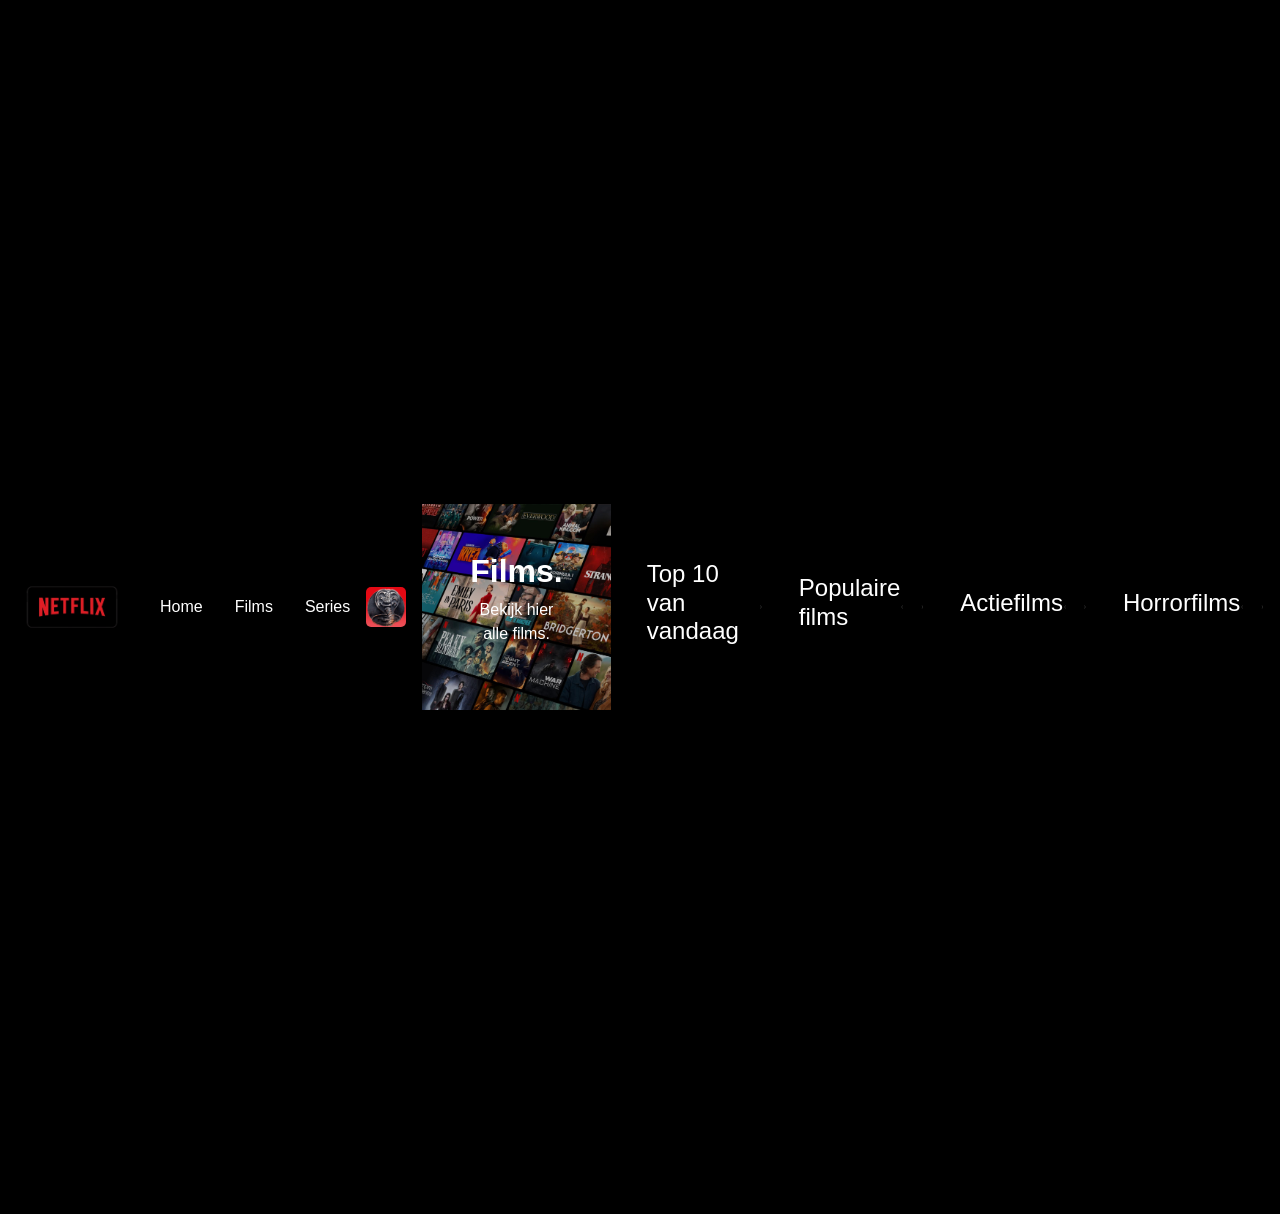
==== commit 0f00702c: "Merge branch 'main' of https://github.com/marclandman0-gif/netflix2" ====
--- a/bootstrapnetflix/films.html
+++ b/bootstrapnetflix/films.html
@@ -18,53 +18,39 @@
 
     <nav id="myTopnav" class="topnav">
  
+    <nav id="myTopnav" class="topnav">
+
     <!-- 🍔 Hamburger -->
     <button id="hamburger" class="icon" onclick="toggle()">
         &#9776;
     </button>
- 
+
     <!-- 📂 Menu -->
     <div id="menuItems">
         <ul>
- 
+
             <!-- Logo -->
             <li>
                 <a href="index.html">
                     <img src="img/netflixlogotext.png" alt="netflixtext">
                 </a>
             </li>
- 
+
             <li><a href="index.html">Home</a></li>
             <li><a href="films.html">Films</a></li>
             <li><a href="series.html">Series</a></li>
- 
+
         </ul>
     </div>
- 
+
     <!-- 👤 Profiel rechts -->
     <div class="ms-auto pe-3">
         <a href="inlog.html">
             <img src="img/acc1.png" class="profile-icon">
         </a>
     </div>
- 
+
 </nav>
-        <!--  Dropdownmenu  -->
-        <li class="nav-item dropdown">
-            <a class="nav-link dropdown-toggle text-white" href="#" role="button" data-bs-toggle="dropdown">
-                Categorieën
-            </a>
-
-            <ul class="dropdown-menu p-3" style="min-width: 220px;">
-                <li><label><input type="checkbox" class="filter" value="top10" checked> Top 10 van vandaag</label></li>
-                <li><label><input type="checkbox" class="filter" value="populair" checked> Populaire films</label></li>
-                <li><label><input type="checkbox" class="filter" value="actie" checked> Actiefilms</label></li>
-                <li><label><input type="checkbox" class="filter" value="horror" checked> Horrorfilms</label></li>
-                <li><label><input type="checkbox" class="filter" value="comedy" checked> Comedy films</label></li>
-            </ul>
-        </li>
-        </div>
-    </nav>
     <hr>
     <!-- Hero -->
     <header class="text-center p-5">
--- a/bootstrapnetflix/css/styles.css
+++ b/bootstrapnetflix/css/styles.css
@@ -1,7 +1,6 @@
 /* ============================= */
 /* ALGEMEEN */
 /* ============================= */
- 
 html, body {
     background-color: black !important;
     color: white;
@@ -9,23 +8,23 @@
     padding: 0;
     font-family: Arial, Helvetica, sans-serif;
 }
- 
- 
+
+
 /* ============================= */
 /* NAVBAR */
 /* ============================= */
- 
+
 .topnav {
     position: sticky;
     top: 0;
     background-color: black;
     width: 100%;
     z-index: 1000;
- 
-    display: flex;
-    align-items: center;
-}
- 
+
+    display: flex;
+    align-items: center;
+}
+
 /* Hamburger */
 #hamburger {
     display: none;
@@ -36,7 +35,6 @@
     color: white;
     cursor: pointer;
 }
- 
 /* Menu */
 #menuItems ul {
     list-style: none;
@@ -45,12 +43,10 @@
     display: flex;
     align-items: center;
 }
- 
 #menuItems li {
     display: flex;
     align-items: center;
 }
- 
 #menuItems a {
     display: flex;
     align-items: center;
@@ -61,7 +57,6 @@
     font-size: 1rem;
     transition: transform 0.2s ease;
 }
- 
 #menuItems a:hover {
     transform: scale(1.1);
 }
@@ -71,7 +66,6 @@
     width: 7rem;
     height: auto;
 }
- 
 /* Dropdown */
 .nav-item.dropdown {
     position: relative;
@@ -86,7 +80,6 @@
     display: none;
     min-width: 200px;
 }
- 
 .nav-item.dropdown:hover .dropdown-menu {
     display: block;
 }
@@ -99,21 +92,19 @@
     background-color: #e50914;
     color: white;
 }
- 
+
 /* ============================= */
 /* NAVBAR ICONS */
 /* ============================= */
- 
+
 /* Notificatie */
 .topnav .bi-bell {
     cursor: pointer;
 }
- 
 /* Badge */
 .badge {
     font-size: 0.6rem;
 }
- 
 /* Profiel icoon */
 .profile-icon {
     width: 40px;
@@ -121,15 +112,12 @@
     border-radius: 5px;
     cursor: pointer;
 }
- 
-label{
-    color: white;
-}
- 
+
+
 /* ============================= */
 /* HEADER */
 /* ============================= */
- 
+
 header {
     background-color: black;
     color: white;
@@ -137,17 +125,16 @@
     background-size: cover;
     background-position: center;
 }
- 
- 
+
+
 /* ============================= */
 /* CONTENT / CAROUSEL */
 /* ============================= */
- 
+
 .container, .row, .carousel-item, .col {
     background-color: black;
     color: white;
 }
- 
 .col img {
     max-width: 80%;
     height: auto;
@@ -158,55 +145,49 @@
 .col img:hover {
     transform: scale(1.15);
 }
- 
 h4 {
     color: white;
     margin-left: 1.5em;
 }
- 
 .carousel img {
     width: 100%;
     height: 230px;
     object-fit: cover;
     border-radius: 5px;
 }
- 
- 
+
+
 /* ============================= */
 /* PROFIELEN PAGINA */
 /* ============================= */
- 
+
 .profiles-page {
     background-color: #141414;
     text-align: center;
 }
- 
 .title {
     margin-top: 80px;
     margin-bottom: 50px;
     font-size: 3rem;
 }
- 
 .profile {
     cursor: pointer;
     transition: transform 0.3s;
 }
- 
+
 .profile:hover {
     transform: scale(1.1);
 }
- 
+
 .profile img {
     width: 150px;
     height: 150px;
     border-radius: 10px;
 }
- 
 .profile-name {
     margin-top: 10px;
     color: #aaa;
 }
- 
 .add-profile {
     width: 150px;
     height: 150px;
@@ -218,24 +199,22 @@
     font-size: 50px;
     color: #aaa;
 }
- 
 .btn-manage {
     margin-top: 60px;
     border: 1px solid #aaa;
     color: #aaa;
     background: none;
 }
- 
 .btn-manage:hover {
     background-color: #aaa;
     color: black;
 }
- 
- 
+
+
 /* ============================= */
 /* FOOTER */
 /* ============================= */
- 
+
 footer {
     text-align: center;
     padding: 1rem;
@@ -247,12 +226,12 @@
     filter: grayscale(100%);
     transition: filter 0.3s ease;
 }
- 
- 
+
+
 /* ============================= */
 /* RESPONSIVE */
 /* ============================= */
- 
+
 @media (max-width: 37.5rem) {
  
     #hamburger {
@@ -267,22 +246,20 @@
     .topnav.show #menuItems {
         display: block;
     }
- 
     #menuItems ul {
         flex-direction: column;
         align-items: flex-start;
         width: 100%;
     }
- 
+
     #menuItems li {
         width: 100%;
     }
- 
+
     #menuItems a {
         width: 100%;
         padding: 1rem;
     }
- 
     .dropdown-menu {
         border: none;
         width: 100%;
@@ -291,7 +268,6 @@
     .dropdown-item {
         padding-left: 2rem;
     }
- 
     .carousel-item .row {
         display: flex;
         flex-wrap: nowrap;
@@ -302,21 +278,21 @@
         max-width: 100%;
     }
 }
- 
- 
+
+
 /* Tablet */
 @media (min-width: 37.5rem) and (max-width: 64rem) {
- 
+
     .carousel-item .col {
         flex: 0 0 33.33%;
         max-width: 33.33%;
     }
 }
- 
- 
+
+
 /* Desktop */
 @media (min-width: 64rem) {
- 
+
     .carousel-item .col {
         flex: 0 0 20%;
         max-width: 20%;
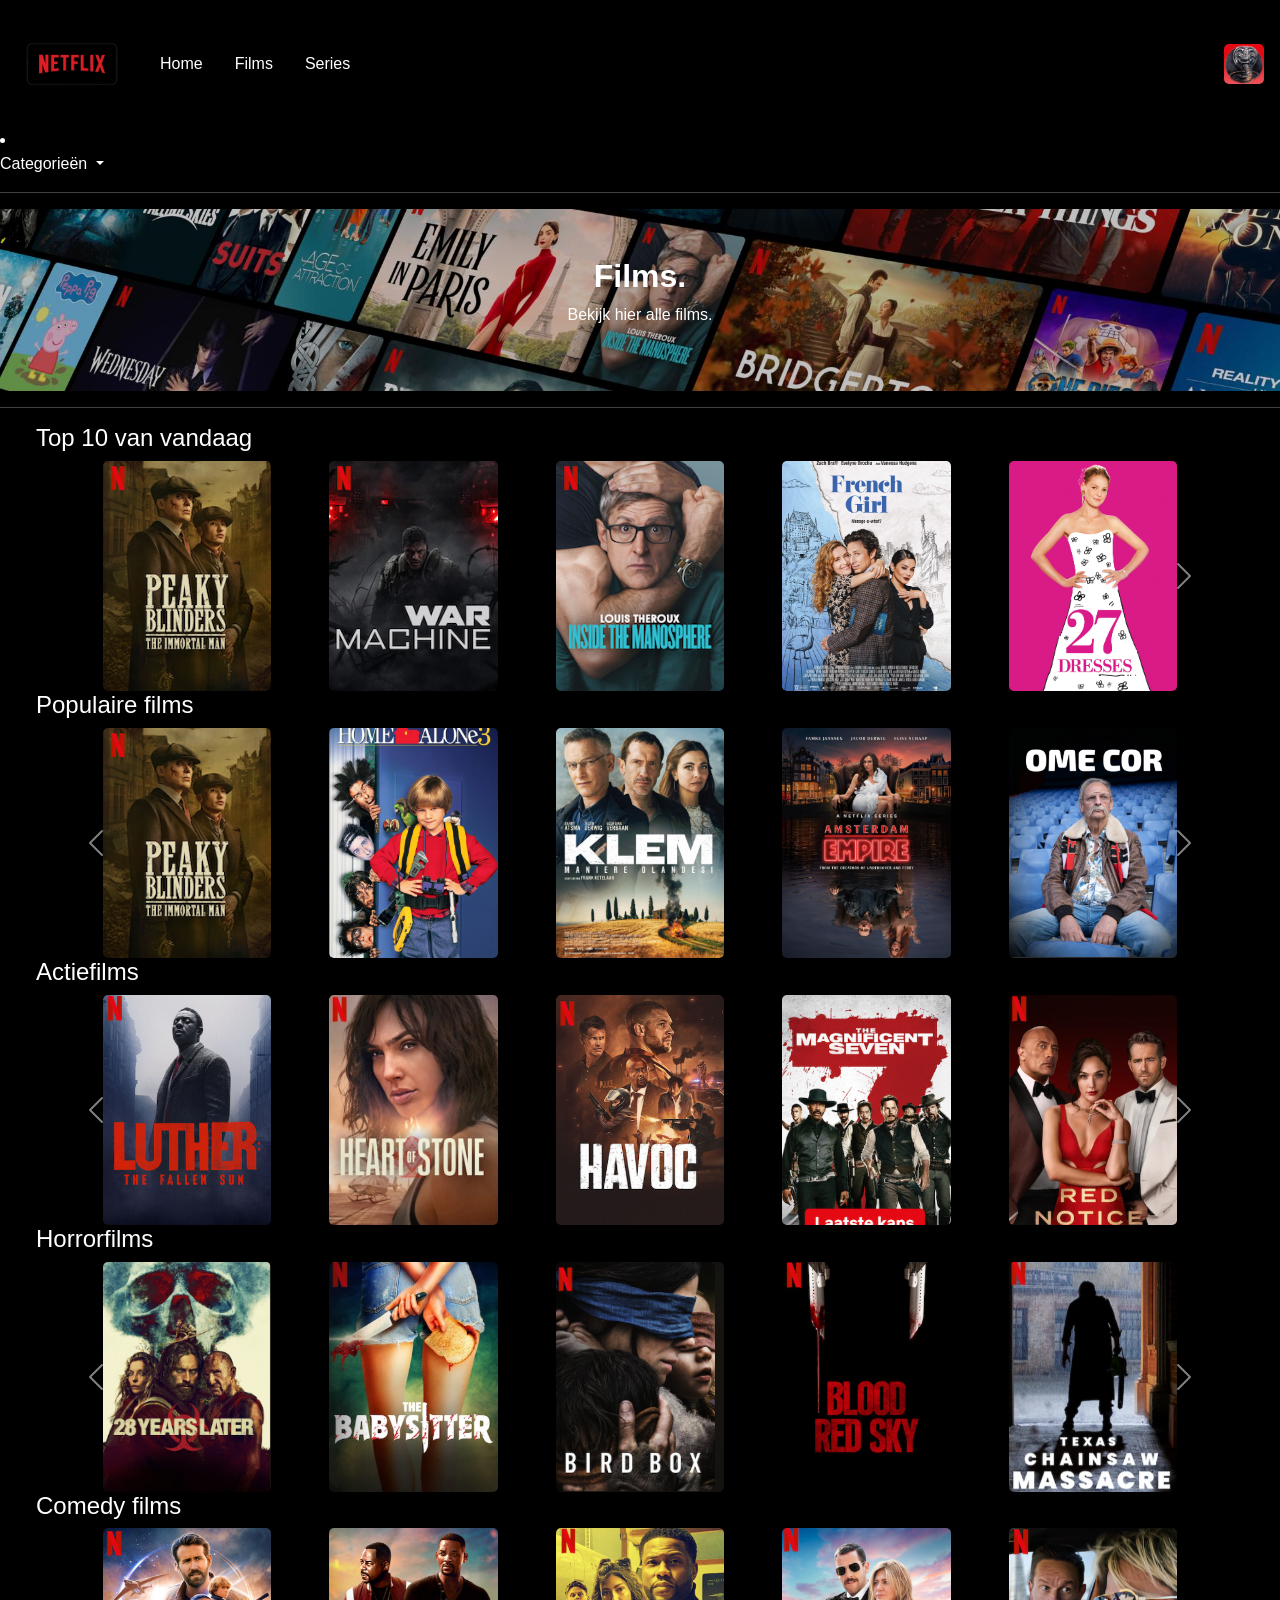
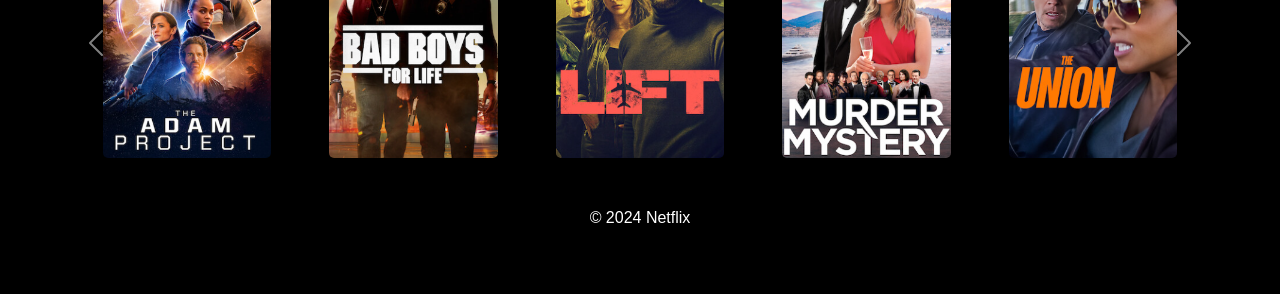
==== commit 1f5098a0: "mibo" ====
--- a/bootstrapnetflix/films.html
+++ b/bootstrapnetflix/films.html
@@ -1,56 +1,70 @@
 <!DOCTYPE html>
 <html lang="nl">
-
+ 
 <head>
     <meta charset="UTF-8">
     <meta name="viewport" content="width=device-width, initial-scale=1.0">
     <link rel="icon" type="image/png" href="img/netflixico.ico">
-
+ 
     <!-- Bootstrap -->
     <link href="https://cdn.jsdelivr.net/npm/bootstrap@5.3.2/dist/css/bootstrap.min.css" rel="stylesheet">
     <link rel="stylesheet" href="css/styles.css">
-
+ 
     <title>Films - Netflix</title>
 </head>
-
+ 
 <body>
-
-
+ 
+ 
     <nav id="myTopnav" class="topnav">
  
-    <nav id="myTopnav" class="topnav">
-
     <!-- 🍔 Hamburger -->
     <button id="hamburger" class="icon" onclick="toggle()">
         &#9776;
     </button>
-
+ 
     <!-- 📂 Menu -->
     <div id="menuItems">
         <ul>
-
+ 
             <!-- Logo -->
             <li>
                 <a href="index.html">
                     <img src="img/netflixlogotext.png" alt="netflixtext">
                 </a>
             </li>
-
+ 
             <li><a href="index.html">Home</a></li>
             <li><a href="films.html">Films</a></li>
             <li><a href="series.html">Series</a></li>
-
+ 
         </ul>
     </div>
-
+ 
     <!-- 👤 Profiel rechts -->
     <div class="ms-auto pe-3">
         <a href="inlog.html">
             <img src="img/acc1.png" class="profile-icon">
         </a>
     </div>
-
+ 
 </nav>
+        <!--  Dropdownmenu  -->
+        <li class="nav-item dropdown">
+            <a class="nav-link dropdown-toggle text-white" href="#" role="button" data-bs-toggle="dropdown">
+                Categorieën
+            </a>
+ 
+            <ul class="dropdown-menu p-3" style="min-width: 220px;">
+                <li><label><input type="checkbox" class="filter" value="top10" checked> Top 10 van vandaag</label></li>
+                <li><label><input type="checkbox" class="filter" value="populair" checked> Populaire films</label></li>
+                <li><label><input type="checkbox" class="filter" value="actie" checked> Actiefilms</label></li>
+                <li><label><input type="checkbox" class="filter" value="horror" checked> Horrorfilms</label></li>
+                <li><label><input type="checkbox" class="filter" value="comedy" checked> Comedy films</label></li>
+            </ul>
+        </li>
+        </div>
+    </nav>
     <hr>
     <!-- Hero -->
     <header class="text-center p-5">
@@ -60,9 +74,9 @@
     <hr>
     <h4 class="top10">Top 10 van vandaag</h4>
     <div id="carouselTop10" class="carousel slide top10">
-
-        <div class="carousel-inner">
-
+ 
+        <div class="carousel-inner">
+ 
             <!-- Slide 1 -->
             <div class="carousel-item active">
                 <div class="container">
@@ -77,7 +91,7 @@
                     </div>
                 </div>
             </div>
-
+ 
             <!-- Slide 2 -->
             <div class="carousel-item">
                 <div class="container">
@@ -94,9 +108,9 @@
                     </div>
                 </div>
             </div>
-
-        </div>
-
+ 
+        </div>
+ 
         <!-- Knoppen -->
         <button class="carousel-control-prev" type="button" data-bs-target="#carouselTop10" data-bs-slide="prev"><span class="carousel.control-prev-icon"></span>
         </button>
@@ -104,12 +118,12 @@
             <span class="carousel-control-next-icon"></span>
         </button>
     </div>
-
+ 
     <h4 class="populair">Populaire films</h4>
     <div id="carouselPopulair" class="carousel slide populair">
-
-        <div class="carousel-inner">
-
+ 
+        <div class="carousel-inner">
+ 
             <!-- Slide 1 -->
             <div class="carousel-item active">
                 <div class="container">
@@ -123,7 +137,7 @@
                     </div>
                 </div>
             </div>
-
+ 
             <!-- Slide 2 -->
             <div class="carousel-item">
                 <div class="container">
@@ -136,9 +150,9 @@
                     </div>
                 </div>
             </div>
-
-        </div>
-
+ 
+        </div>
+ 
         <!-- Knoppen -->
         <button class="carousel-control-prev" type="button" data-bs-target="#carouselPopulair" data-bs-slide="prev">
             <span class="carousel-control-prev-icon"></span>
@@ -147,11 +161,11 @@
             <span class="carousel-control-next-icon"></span>
         </button>
     </div>
-
+ 
     <h4 class="actie">Actiefilms</h4>
     <div id="carouselActie" class="carousel slide actie">
         <div class="carousel-inner">
-
+ 
             <!-- Slide 1 -->
             <div class="carousel-item active">
                 <div class="container">
@@ -165,7 +179,7 @@
                     </div>
                 </div>
             </div>
-
+ 
             <!-- Slide 2 -->
             <div class="carousel-item">
                 <div class="container">
@@ -179,9 +193,9 @@
                     </div>
                 </div>
             </div>
-
-        </div>
-
+ 
+        </div>
+ 
         <!-- Knoppen -->
         <button class="carousel-control-prev" type="button" data-bs-target="#carouselActie" data-bs-slide="prev">
             <span class="carousel-control-prev-icon"></span>
@@ -190,12 +204,12 @@
             <span class="carousel-control-next-icon"></span>
         </button>
     </div>
-
+ 
     <h4 class="horror">Horrorfilms</h4>
     <div id="carouselHorror" class="carousel slide horror">
-
-        <div class="carousel-inner">
-
+ 
+        <div class="carousel-inner">
+ 
             <!-- Slide 1 -->
             <div class="carousel-item active">
                 <div class="container">
@@ -209,7 +223,7 @@
                     </div>
                 </div>
             </div>
-
+ 
             <!-- Slide 2 -->
             <div class="carousel-item">
                 <div class="container">
@@ -222,9 +236,9 @@
                     </div>
                 </div>
             </div>
-
-        </div>
-
+ 
+        </div>
+ 
         <!-- Knoppen -->
         <button class="carousel-control-prev" type="button" data-bs-target="#carouselHorror" data-bs-slide="prev">
             <span class="carousel-control-prev-icon"></span>
@@ -233,12 +247,12 @@
             <span class="carousel-control-next-icon"></span>
         </button>
     </div>
-
+ 
     <h4 class="comedy">Comedy films</h4>
     <div id="carouselComedy" class="carousel slide comedy">
-
-        <div class="carousel-inner">
-
+ 
+        <div class="carousel-inner">
+ 
             <!-- Slide 1 -->
             <div class="carousel-item active">
                 <div class="container">
@@ -251,7 +265,7 @@
                     </div>
                 </div>
             </div>
-
+ 
             <!-- Slide 2 -->
             <div class="carousel-item">
                 <div class="container">
@@ -265,9 +279,9 @@
                     </div>
                 </div>
             </div>
-
-        </div>
-
+ 
+        </div>
+ 
         <!-- Knoppen -->
         <button class="carousel-control-prev" type="button" data-bs-target="#carouselComedy" data-bs-slide="prev">
             <span class="carousel-control-prev-icon"></span>
@@ -276,8 +290,8 @@
             <span class="carousel-control-next-icon"></span>
         </button>
     </div>
-
-
+ 
+ 
     <footer class="text-center p-5">
         <p>&copy; 2024 Netflix</p>
     </footer>
@@ -289,24 +303,24 @@
             hamburger.classList.toggle("open");
         }
     </script>
-
+ 
     <script>
         const checkboxes = document.querySelectorAll('.filter');
-
+ 
         checkboxes.forEach(cb => {
             cb.addEventListener('change', () => {
                 const category = cb.value;
                 const elements = document.querySelectorAll('.' + category);
-
+ 
                 elements.forEach(el => {
                     el.style.display = cb.checked ? '' : 'none';
                 });
             });
         });
     </script>
-
+ 
     <script src="https://cdn.jsdelivr.net/npm/bootstrap@5.3.2/dist/js/bootstrap.bundle.min.js"></script>
-
+ 
 </body>
-
+ 
 </html>
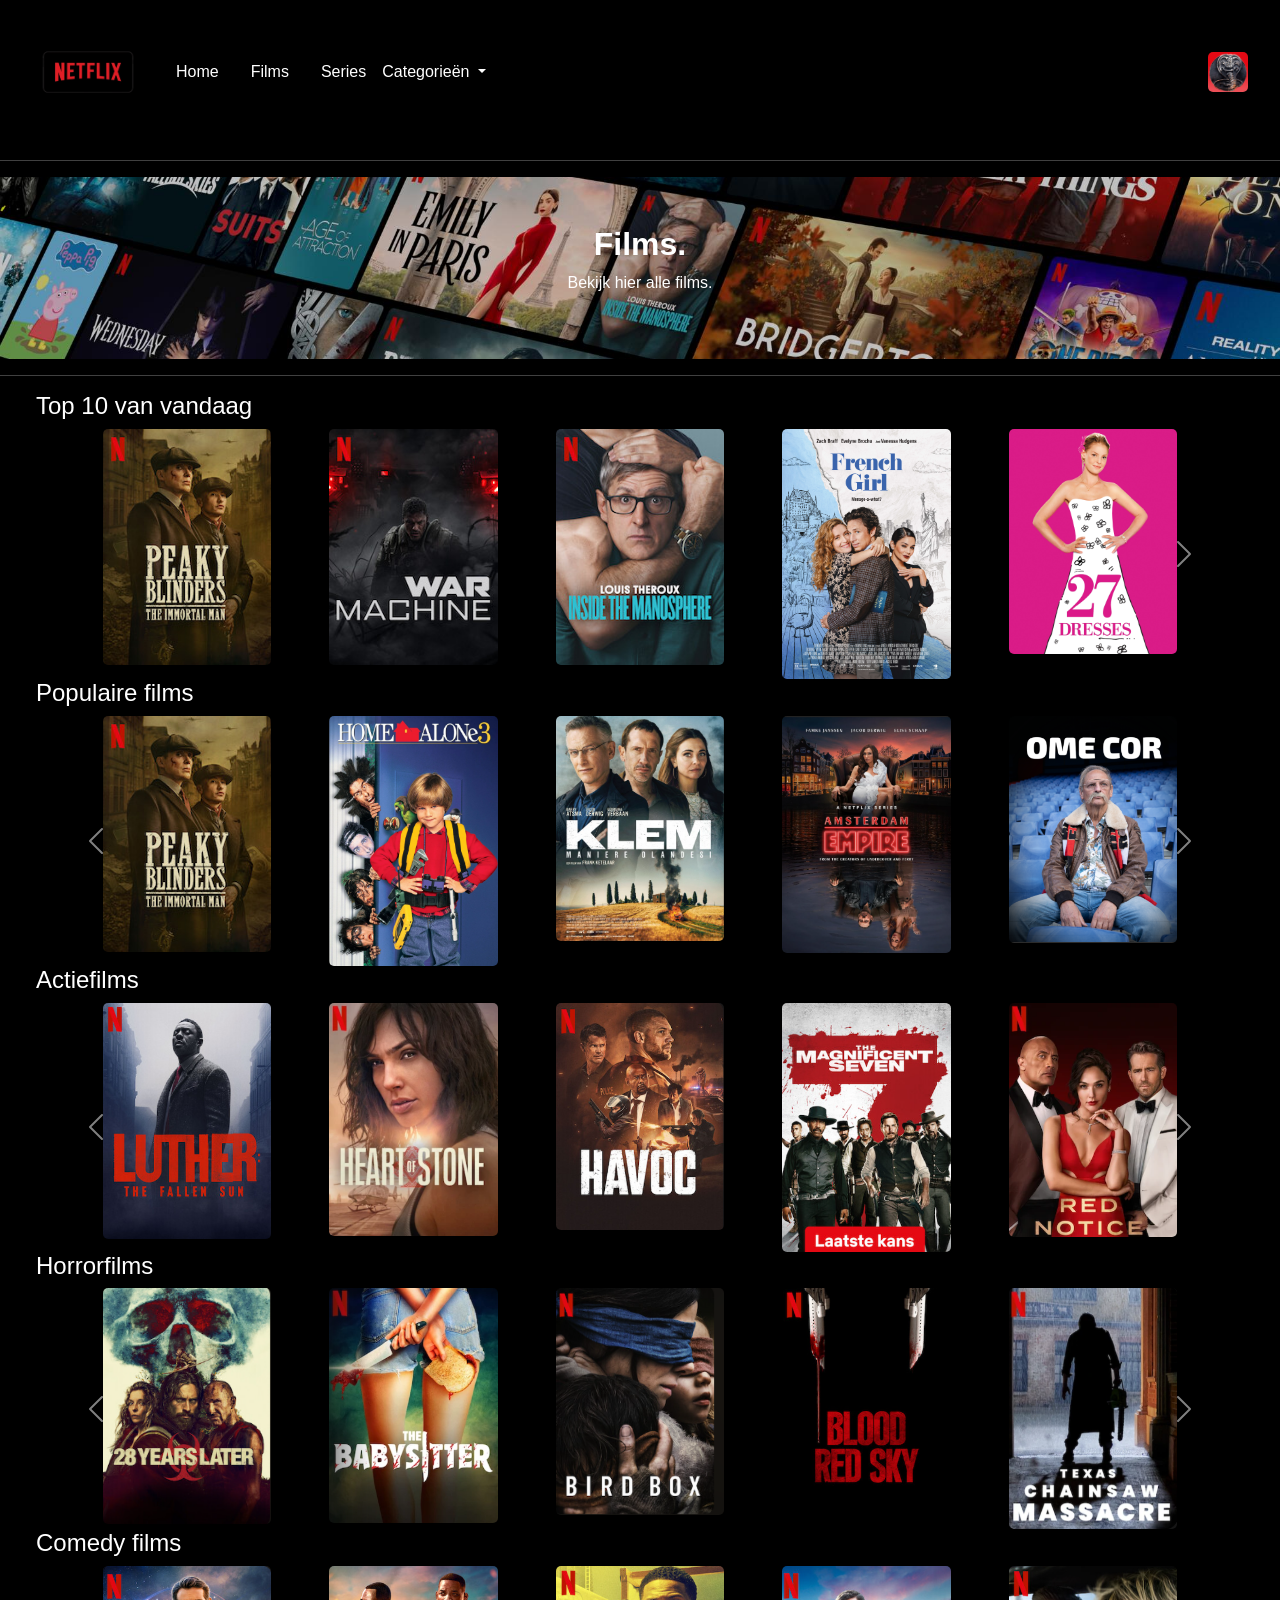
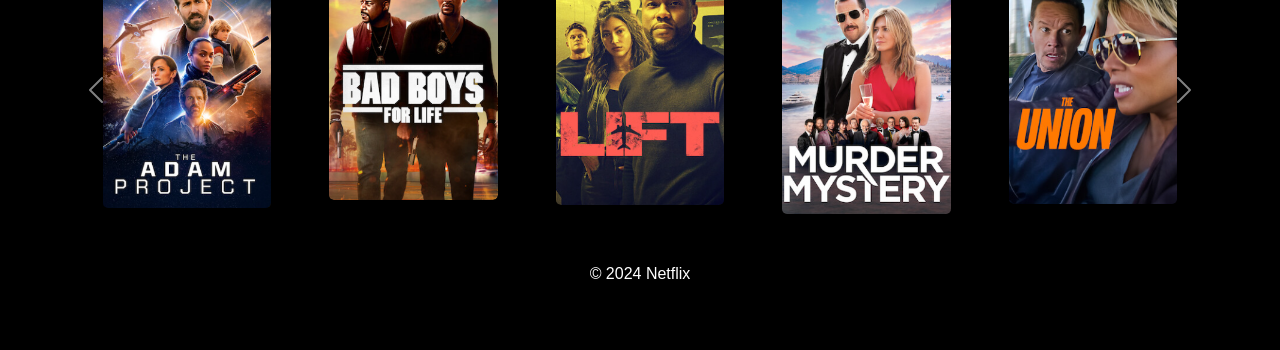
==== commit 6ef12b29: "marccommit" ====
--- a/bootstrapnetflix/films.html
+++ b/bootstrapnetflix/films.html
@@ -40,16 +40,7 @@
  
         </ul>
     </div>
- 
-    <!-- 👤 Profiel rechts -->
-    <div class="ms-auto pe-3">
-        <a href="inlog.html">
-            <img src="img/acc1.png" class="profile-icon">
-        </a>
-    </div>
- 
-</nav>
-        <!--  Dropdownmenu  -->
+ <!--  Dropdownmenu  -->
         <li class="nav-item dropdown">
             <a class="nav-link dropdown-toggle text-white" href="#" role="button" data-bs-toggle="dropdown">
                 Categorieën
@@ -64,6 +55,14 @@
             </ul>
         </li>
         </div>
+    <!-- 👤 Profiel rechts -->
+    <div class="ms-auto pe-3">
+        <a href="inlog.html">
+            <img src="img/acc1.png" class="profile-icon">
+        </a>
+    </div>
+ 
+        
     </nav>
     <hr>
     <!-- Hero -->
--- a/bootstrapnetflix/css/styles.css
+++ b/bootstrapnetflix/css/styles.css
@@ -1,9 +1,10 @@
 /* ============================= */
 /* ALGEMEEN */
 /* ============================= */
+
 html, body {
-    background-color: black !important;
-    color: white;
+    background-color: #000;
+    color: #fff;
     margin: 0;
     padding: 0;
     font-family: Arial, Helvetica, sans-serif;
@@ -17,12 +18,12 @@
 .topnav {
     position: sticky;
     top: 0;
-    background-color: black;
     width: 100%;
     z-index: 1000;
-
-    display: flex;
-    align-items: center;
+    background-color: #000;
+    display: flex;
+    align-items: center;
+    padding: 0.5rem 1rem;
 }
 
 /* Hamburger */
@@ -35,7 +36,8 @@
     color: white;
     cursor: pointer;
 }
-/* Menu */
+
+/* Menu container */
 #menuItems ul {
     list-style: none;
     margin: 0;
@@ -43,10 +45,12 @@
     display: flex;
     align-items: center;
 }
+
 #menuItems li {
     display: flex;
     align-items: center;
 }
+
 #menuItems a {
     display: flex;
     align-items: center;
@@ -57,22 +61,24 @@
     font-size: 1rem;
     transition: transform 0.2s ease;
 }
+
 #menuItems a:hover {
     transform: scale(1.1);
 }
- 
+
 /* Logo */
 #menuItems img {
     width: 7rem;
     height: auto;
 }
+
 /* Dropdown */
 .nav-item.dropdown {
     position: relative;
 }
- 
+
 .dropdown-menu {
-    background-color: black;
+    background-color: #000;
     border: 1px solid #333;
     position: absolute;
     top: 100%;
@@ -80,31 +86,23 @@
     display: none;
     min-width: 200px;
 }
+
 .nav-item.dropdown:hover .dropdown-menu {
     display: block;
 }
- 
+
 .dropdown-item {
     color: white;
 }
- 
+
 .dropdown-item:hover {
     background-color: #e50914;
     color: white;
 }
-
-/* ============================= */
-/* NAVBAR ICONS */
-/* ============================= */
-
-/* Notificatie */
-.topnav .bi-bell {
-    cursor: pointer;
-}
-/* Badge */
-.badge {
-    font-size: 0.6rem;
-}
+.dropdown-menu label {
+    color: white;
+}
+
 /* Profiel icoon */
 .profile-icon {
     width: 40px;
@@ -113,6 +111,9 @@
     cursor: pointer;
 }
 
+li {
+    list-style: none;
+}
 
 /* ============================= */
 /* HEADER */
@@ -128,48 +129,48 @@
 
 
 /* ============================= */
-/* CONTENT / CAROUSEL */
-/* ============================= */
-
-.container, .row, .carousel-item, .col {
-    background-color: black;
-    color: white;
-}
+/* CAROUSELS */
+/* ============================= */
+
+h4 {
+    color: white;
+    margin-left: 1.5em;
+}
+
+.carousel img {
+    width: 100%;
+    height: 230px;
+    object-fit: cover;
+    border-radius: 5px;
+}
+
 .col img {
     max-width: 80%;
     height: auto;
     object-fit: cover;
     transition: transform 0.3s ease;
 }
- 
+
 .col img:hover {
     transform: scale(1.15);
 }
-h4 {
-    color: white;
-    margin-left: 1.5em;
-}
-.carousel img {
-    width: 100%;
-    height: 230px;
-    object-fit: cover;
-    border-radius: 5px;
-}
-
-
-/* ============================= */
-/* PROFIELEN PAGINA */
+
+
+/* ============================= */
+/* PROFIEL PAGINA */
 /* ============================= */
 
 .profiles-page {
     background-color: #141414;
     text-align: center;
 }
+
 .title {
     margin-top: 80px;
     margin-bottom: 50px;
     font-size: 3rem;
 }
+
 .profile {
     cursor: pointer;
     transition: transform 0.3s;
@@ -184,10 +185,12 @@
     height: 150px;
     border-radius: 10px;
 }
+
 .profile-name {
     margin-top: 10px;
     color: #aaa;
 }
+
 .add-profile {
     width: 150px;
     height: 150px;
@@ -199,12 +202,14 @@
     font-size: 50px;
     color: #aaa;
 }
+
 .btn-manage {
     margin-top: 60px;
     border: 1px solid #aaa;
     color: #aaa;
     background: none;
 }
+
 .btn-manage:hover {
     background-color: #aaa;
     color: black;
@@ -219,7 +224,7 @@
     text-align: center;
     padding: 1rem;
 }
- 
+
 footer img {
     width: 30px;
     margin: 0 10px;
@@ -232,20 +237,22 @@
 /* RESPONSIVE */
 /* ============================= */
 
+/* Mobile */
 @media (max-width: 37.5rem) {
- 
+
     #hamburger {
         display: block;
     }
- 
+
     #menuItems {
         display: none;
         width: 100%;
     }
- 
+
     .topnav.show #menuItems {
         display: block;
     }
+
     #menuItems ul {
         flex-direction: column;
         align-items: flex-start;
@@ -260,39 +267,37 @@
         width: 100%;
         padding: 1rem;
     }
+
     .dropdown-menu {
         border: none;
         width: 100%;
     }
- 
+
     .dropdown-item {
         padding-left: 2rem;
     }
+
     .carousel-item .row {
         display: flex;
         flex-wrap: nowrap;
     }
- 
+
     .carousel-item .col {
         flex: 0 0 100%;
         max-width: 100%;
     }
 }
 
-
 /* Tablet */
 @media (min-width: 37.5rem) and (max-width: 64rem) {
-
     .carousel-item .col {
         flex: 0 0 33.33%;
         max-width: 33.33%;
     }
 }
 
-
 /* Desktop */
 @media (min-width: 64rem) {
-
     .carousel-item .col {
         flex: 0 0 20%;
         max-width: 20%;
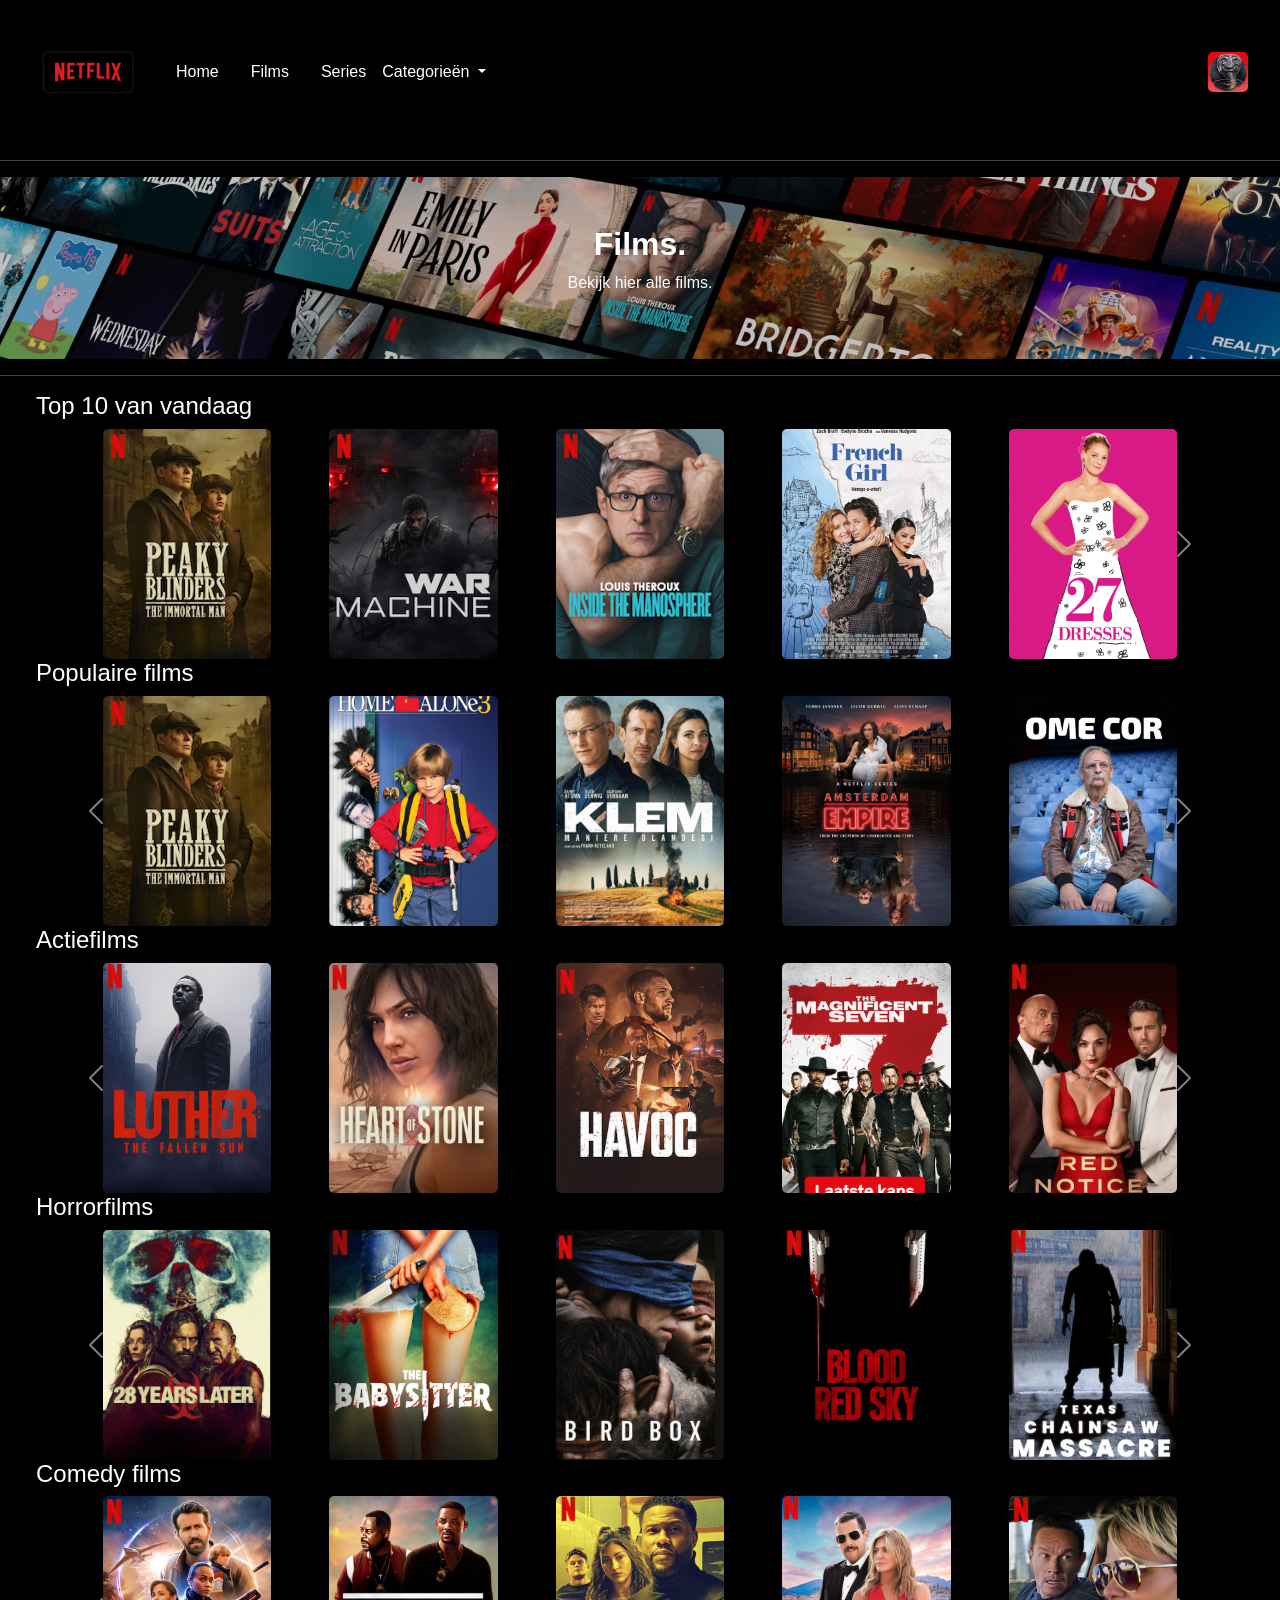
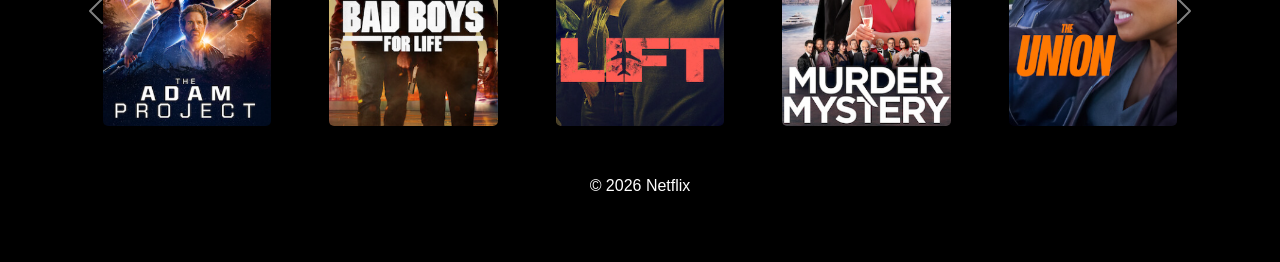
==== commit d9b40d2c: "mi" ====
--- a/bootstrapnetflix/films.html
+++ b/bootstrapnetflix/films.html
@@ -292,7 +292,7 @@
  
  
     <footer class="text-center p-5">
-        <p>&copy; 2024 Netflix</p>
+        <p>&copy; 2026 Netflix</p>
     </footer>
     <script>
         function toggle() {
--- a/bootstrapnetflix/css/styles.css
+++ b/bootstrapnetflix/css/styles.css
@@ -1,10 +1,9 @@
 /* ============================= */
 /* ALGEMEEN */
 /* ============================= */
-
 html, body {
-    background-color: #000;
-    color: #fff;
+    background-color: black !important;
+    color: white;
     margin: 0;
     padding: 0;
     font-family: Arial, Helvetica, sans-serif;
@@ -14,16 +13,20 @@
 /* ============================= */
 /* NAVBAR */
 /* ============================= */
-
+nav {
+    background-color: black;
+    color: white;
+    padding: 0.5rem 1rem;
+}
 .topnav {
     position: sticky;
     top: 0;
+    background-color: black;
     width: 100%;
     z-index: 1000;
-    background-color: #000;
-    display: flex;
-    align-items: center;
-    padding: 0.5rem 1rem;
+    color: white;
+    display: flex;
+    align-items: center;
 }
 
 /* Hamburger */
@@ -36,8 +39,7 @@
     color: white;
     cursor: pointer;
 }
-
-/* Menu container */
+/* Menu */
 #menuItems ul {
     list-style: none;
     margin: 0;
@@ -45,12 +47,10 @@
     display: flex;
     align-items: center;
 }
-
 #menuItems li {
     display: flex;
     align-items: center;
 }
-
 #menuItems a {
     display: flex;
     align-items: center;
@@ -61,24 +61,22 @@
     font-size: 1rem;
     transition: transform 0.2s ease;
 }
-
 #menuItems a:hover {
     transform: scale(1.1);
 }
-
+ 
 /* Logo */
 #menuItems img {
     width: 7rem;
     height: auto;
 }
-
 /* Dropdown */
 .nav-item.dropdown {
     position: relative;
 }
-
+ 
 .dropdown-menu {
-    background-color: #000;
+    background-color: black;
     border: 1px solid #333;
     position: absolute;
     top: 100%;
@@ -86,23 +84,38 @@
     display: none;
     min-width: 200px;
 }
-
 .nav-item.dropdown:hover .dropdown-menu {
     display: block;
 }
-
+ 
 .dropdown-item {
     color: white;
 }
-
+ 
 .dropdown-item:hover {
     background-color: #e50914;
     color: white;
 }
+
 .dropdown-menu label {
     color: white;
 }
 
+.nav-item {
+    list-style: none;
+}
+/* ============================= */
+/* NAVBAR ICONS */
+/* ============================= */
+
+/* Notificatie */
+.topnav .bi-bell {
+    cursor: pointer;
+}
+/* Badge */
+.badge {
+    font-size: 0.6rem;
+}
 /* Profiel icoon */
 .profile-icon {
     width: 40px;
@@ -111,9 +124,6 @@
     cursor: pointer;
 }
 
-li {
-    list-style: none;
-}
 
 /* ============================= */
 /* HEADER */
@@ -129,14 +139,27 @@
 
 
 /* ============================= */
-/* CAROUSELS */
-/* ============================= */
-
+/* CONTENT / CAROUSEL */
+/* ============================= */
+
+.container, .row, .carousel-item, .col {
+    background-color: black;
+    color: white;
+}
+.col img {
+    max-width: 80%;
+    height: auto;
+    object-fit: cover;
+    transition: transform 0.3s ease;
+}
+ 
+.col img:hover {
+    transform: scale(1.15);
+}
 h4 {
     color: white;
     margin-left: 1.5em;
 }
-
 .carousel img {
     width: 100%;
     height: 230px;
@@ -144,33 +167,20 @@
     border-radius: 5px;
 }
 
-.col img {
-    max-width: 80%;
-    height: auto;
-    object-fit: cover;
-    transition: transform 0.3s ease;
-}
-
-.col img:hover {
-    transform: scale(1.15);
-}
-
-
-/* ============================= */
-/* PROFIEL PAGINA */
+
+/* ============================= */
+/* PROFIELEN PAGINA */
 /* ============================= */
 
 .profiles-page {
     background-color: #141414;
     text-align: center;
 }
-
 .title {
     margin-top: 80px;
     margin-bottom: 50px;
     font-size: 3rem;
 }
-
 .profile {
     cursor: pointer;
     transition: transform 0.3s;
@@ -185,12 +195,10 @@
     height: 150px;
     border-radius: 10px;
 }
-
 .profile-name {
     margin-top: 10px;
     color: #aaa;
 }
-
 .add-profile {
     width: 150px;
     height: 150px;
@@ -202,14 +210,12 @@
     font-size: 50px;
     color: #aaa;
 }
-
 .btn-manage {
     margin-top: 60px;
     border: 1px solid #aaa;
     color: #aaa;
     background: none;
 }
-
 .btn-manage:hover {
     background-color: #aaa;
     color: black;
@@ -224,7 +230,7 @@
     text-align: center;
     padding: 1rem;
 }
-
+ 
 footer img {
     width: 30px;
     margin: 0 10px;
@@ -237,22 +243,20 @@
 /* RESPONSIVE */
 /* ============================= */
 
-/* Mobile */
 @media (max-width: 37.5rem) {
-
+ 
     #hamburger {
         display: block;
     }
-
+ 
     #menuItems {
         display: none;
         width: 100%;
     }
-
+ 
     .topnav.show #menuItems {
         display: block;
     }
-
     #menuItems ul {
         flex-direction: column;
         align-items: flex-start;
@@ -267,16 +271,14 @@
         width: 100%;
         padding: 1rem;
     }
-
     .dropdown-menu {
         border: none;
         width: 100%;
     }
-
+ 
     .dropdown-item {
         padding-left: 2rem;
     }
-
     .carousel-item .row {
         display: flex;
         flex-wrap: nowrap;
@@ -286,20 +288,46 @@
         flex: 0 0 100%;
         max-width: 100%;
     }
-}
+
+    .carousel-item img {
+        width: 100%;
+        height: auto;
+        object-fit: cover;
+    }
+}
+
 
 /* Tablet */
 @media (min-width: 37.5rem) and (max-width: 64rem) {
+
     .carousel-item .col {
         flex: 0 0 33.33%;
         max-width: 33.33%;
     }
-}
+     .carousel-item .row {
+        display: flex;
+        flex-wrap: nowrap;
+    }
+
+    .carousel-item .col {
+        flex: 0 0 33.33%;
+        max-width: 33.33%;
+    }
+
+    .carousel-item img {
+        width: 100%;
+        height: auto;
+        object-fit: cover;
+    }
+}
+
 
 /* Desktop */
 @media (min-width: 64rem) {
+
     .carousel-item .col {
         flex: 0 0 20%;
         max-width: 20%;
     }
-}+
+}
